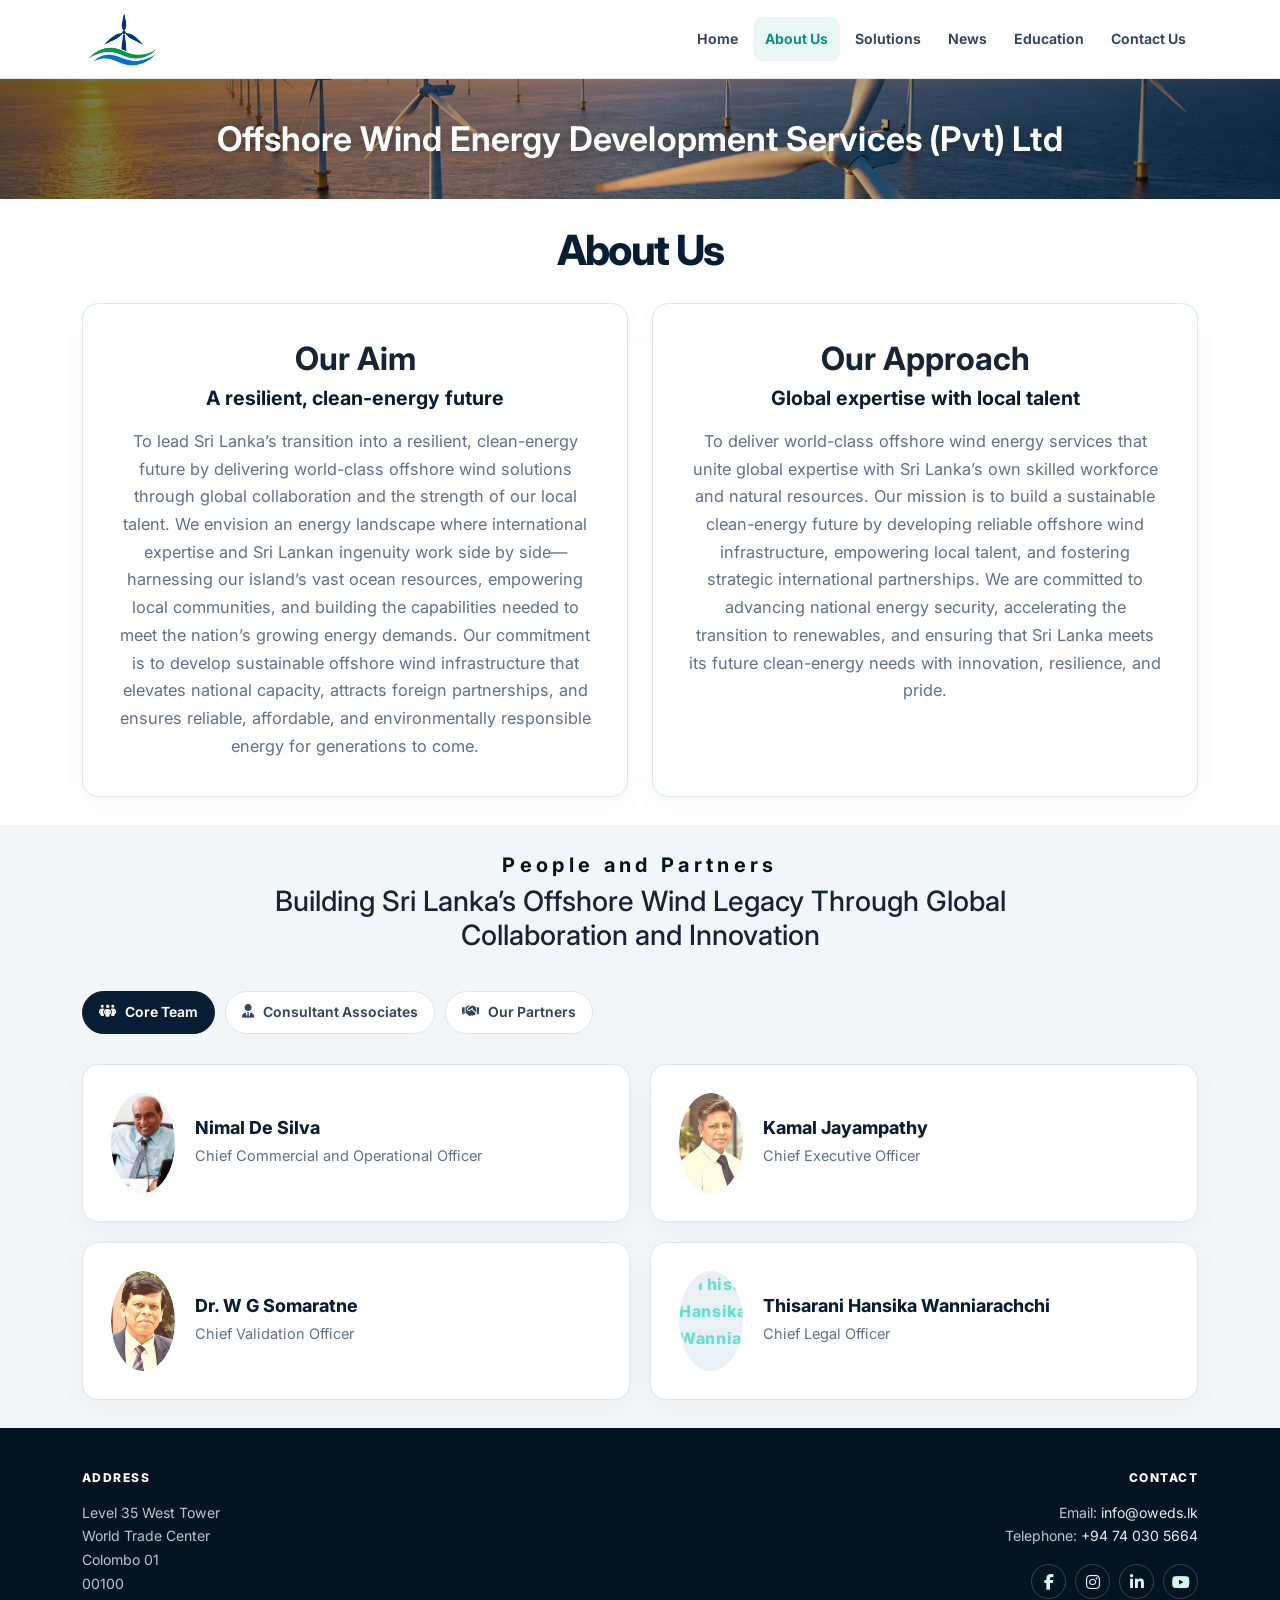
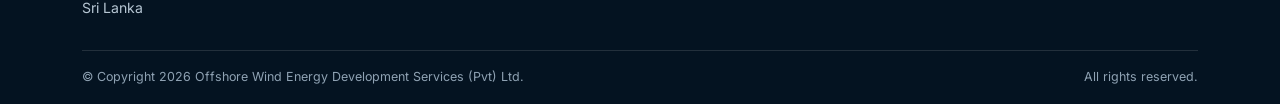
==== about.html @ 9ad347c6 "Add files via upload" ====
<!doctype html>
<html lang="en">
  <head>
    <meta charset="utf-8">
    <meta name="viewport" content="width=device-width, initial-scale=1">
    <title>
      About Us | Offshore Wind Energy Development Services
    </title>
    <meta name="description" content="Learn about the aim and approach of Offshore Wind Energy Development Services (Pvt) Ltd and its vision for offshore wind energy in Sri Lanka.">
    <meta name="robots" content="index, follow, max-image-preview:large">
    <link rel="canonical" href="https://oweds.lk/about.html">
    <meta name="theme-color" content="#071d34">
    <meta property="og:type" content="website">
    <meta property="og:site_name" content="OWEDS.lk">
    <meta property="og:title" content="About Us | Offshore Wind Energy Development Services">
    <meta property="og:description" content="Learn about the aim and approach of Offshore Wind Energy Development Services (Pvt) Ltd and its vision for offshore wind energy in Sri Lanka.">
    <meta property="og:url" content="https://oweds.lk/about.html">
    <meta property="og:image" content="https://oweds.lk/assets/images/hero-bg.png">
    <meta name="twitter:card" content="summary_large_image">
    <meta name="twitter:title" content="About Us | Offshore Wind Energy Development Services">
    <meta name="twitter:description" content="Learn about the aim and approach of Offshore Wind Energy Development Services (Pvt) Ltd and its vision for offshore wind energy in Sri Lanka.">
    <link rel="icon" type="image/svg+xml" href="assets/images/favicon.ico">
    <link rel="preload" as="image" href="assets/images/hero-bg.png">
    <link rel="preconnect" href="https://fonts.googleapis.com">
    <link rel="preconnect" href="https://fonts.gstatic.com" crossorigin>
    <link href="https://fonts.googleapis.com/css2?family=Inter:wght@100..900&display=swap" rel="stylesheet">
    <link href="https://cdn.jsdelivr.net/npm/bootstrap@5.3.3/dist/css/bootstrap.min.css" rel="stylesheet" integrity="sha384-QWTKZyjpPEjISv5WaRU9OFeRpok6YctnYmDr5pNlyT2bRjXh0JMhjY6hW+ALEwIH" crossorigin="anonymous">
    <link href="https://cdnjs.cloudflare.com/ajax/libs/font-awesome/6.7.2/css/all.min.css" rel="stylesheet" referrerpolicy="no-referrer">
    <link href="assets/css/style.css" rel="stylesheet">
    <script type="application/ld+json">
      {
  "@context": "https://schema.org",
  "@type": "Organization",
  "@id": "https://oweds.lk/#organization",
  "name": "Offshore Wind Energy Development Services (Pvt) Ltd",
  "url": "https://oweds.lk/",
  "email": "info@oweds.lk",
  "telephone": "+94 74 030 5664"
}
    </script>
  </head>
  <body>
    <a class="visually-hidden-focusable position-absolute top-0 start-0 bg-white p-3" href="#main-content">
      Skip to content
    </a>
    <header class="site-nav">
      <div class="site-nav__inner container">
        <a class="brand-lockup" href="index.html" aria-label="OWEDS home">
          <img class="brand-logo" src="assets/images/oweds-logo.png" alt="Offshore Wind Energy Development Services (Pvt) Ltd" onerror="this.hidden=true; this.nextElementSibling.hidden=false;">
          
        </a>
        <nav class="primary-navigation" aria-label="Main navigation">
          <a class="nav-link" href="index.html">
            Home
          </a>
          <a class="nav-link active" href="about.html" aria-current="page">
            About Us
          </a>
          <a class="nav-link" href="solutions.html">
            Solutions
          </a>
          <a class="nav-link" href="news.html">
            News
          </a>
          <a class="nav-link" href="education.html">
            Education
          </a>
          <a class="nav-link" href="contact.html">
            Contact Us
          </a>
        </nav>
      </div>
    </header>
    <div class="site-banner" role="banner" aria-label="Company name">
      <p class="site-banner__title">
        Offshore Wind Energy Development Services (Pvt) Ltd
      </p>
    </div>
    <main id="main-content">
      
      <section class="section">
        <div class="container">
          <h1 class="section-page-title">
            <center>About Us</center>
          </h1>
          <div class="row g-4 align-items-stretch">
            <div class="col-lg-6">
              <article class="surface-card">
                
                  <h2> <center> <strong>Our Aim </strong></center></h2>
              
                <h3 class="h3 fw-bold mb-3" align="center">
                  A resilient, clean-energy future
                </h3>
                <div class="prose">
                  <p>
                    To lead Sri Lanka’s transition into a resilient, clean-energy future by delivering world-class offshore wind solutions through global collaboration and the strength of our local talent. We envision an energy landscape where international expertise and Sri Lankan ingenuity work side by side—harnessing our island’s vast ocean resources, empowering local communities, and building the capabilities needed to meet the nation’s growing energy demands. Our commitment is to develop sustainable offshore wind infrastructure that elevates national capacity, attracts foreign partnerships, and ensures reliable, affordable, and environmentally responsible energy for generations to come.
                  </p>
                </div>
              </article>
            </div>
            <div class="col-lg-6">
              <article class="surface-card">
                <h2> <center> <strong>Our Approach</strong></center></h2>
                
                <h3 class="h3 fw-bold mb-3" align="center">
                  Global expertise with local talent
                </h3>
                <div class="prose">
                  <p>
                    To deliver world-class offshore wind energy services that unite global expertise with Sri Lanka’s own skilled workforce and natural resources. Our mission is to build a sustainable clean-energy future by developing reliable offshore wind infrastructure, empowering local talent, and fostering strategic international partnerships. We are committed to advancing national energy security, accelerating the transition to renewables, and ensuring that Sri Lanka meets its future clean-energy needs with innovation, resilience, and pride.
                  </p>
                </div>
              </article>
            </div>
          </div>
        </div>
      </section>
      <section class="section section--soft">
        <div class="container">
          <div class="section-heading centered">
            <span class="eyebrow">
             <h5><strong>People and Partners</strong></h5> 
            </span>
            <h3 class="section-title">
              Building Sri Lanka’s Offshore Wind Legacy Through Global Collaboration and Innovation
            </h3>
            
          </div>
          <center>
          <div class="page-tabs" role="tablist" aria-label="About Us sections">
            <button class="active" type="button" role="tab" id="about-tab-core-team" aria-selected="true" aria-controls="core-team" data-tab-target="core-team">
              <i class="fa-solid fa-people-group" aria-hidden="true">
              </i>
              Core Team
            </button>
            <button type="button" role="tab" id="about-tab-consultants" aria-selected="false" aria-controls="consultants" data-tab-target="consultants">
              <i class="fa-solid fa-user-tie" aria-hidden="true">
              </i>
              Consultant Associates
            </button>
            <button type="button" role="tab" id="about-tab-partners" aria-selected="false" aria-controls="our-partners" data-tab-target="our-partners">
              <i class="fa-solid fa-handshake" aria-hidden="true">
              </i>
              Our Partners
            </button>
          </div>
          </center>

<div class="tab-panel" id="core-team" role="tabpanel" aria-labelledby="about-tab-core-team" tabindex="0">
  <div class="team-grid">

    <article class="team-card">
      <div class="team-avatar">
        <img src="./assets/images/team/nimal-de-silva.jpeg" alt="Nimal De Silva" loading="lazy">
      </div>
      <div>
        <h3>Nimal De Silva</h3>
        <p>Chief Commercial and Operational Officer</p>
      </div>
    </article>

    <article class="team-card">
      <div class="team-avatar">
        <img src="./assets/images/team/kamal-jayampathy.jpeg" alt="Kamal Jayampathy" loading="lazy">
      </div>
      <div>
        <h3>Kamal Jayampathy</h3>
        <p>Chief Executive Officer</p>
      </div>
    </article>

    <article class="team-card">
      <div class="team-avatar">
        <img src="./assets/images/team/w-g-somaratne.jpeg" alt="Dr. W G Somaratne" loading="lazy">
      </div>
      <div>
        <h3>Dr. W G Somaratne</h3>
        <p>Chief Validation Officer</p>
      </div>
    </article>

    <article class="team-card">
      <div class="team-avatar">
        <img src="assets/images/team/thisarani-wanniarachchi.jpeg" alt="Thisarani Hansika Wanniarachchi" loading="lazy">
      </div>
      <div>
        <h3>Thisarani Hansika Wanniarachchi</h3>
        <p>Chief Legal Officer</p>
      </div>
    </article>

  </div>
</div>


          <div class="tab-panel" id="consultants" role="tabpanel"
     aria-labelledby="about-tab-consultants" tabindex="0" hidden>

  <div class="consultant-content">
    <header class="consultant-database-header">
    <center><h2>Consultants Associates Database</h2></center>
  </header>

    <!-- Recruitment information -->
    <section class="consultant-recruitment">

  <center>
  <header class="consultant-header">
    <h3>Join the Experts Powering Sri Lanka's First Offshore Wind Energy Project</h3>
    <h5>
      Since a Freelance Consultant Contribute to the Future of Renewable Energy in Sri
      Lanka.
    </h5>
  </header>
  </center>

  <div class="consultant-intro">
    <p>
      <strong>Offshore Wind Energy Development Services (OWEDS)</strong> is pleased to invite
      expressions of interest from qualified professionals who wish to contribute to
      <strong>Sri Lanka's First Offshore Wind Energy Project</strong>.
    </p>

    <p>
      As offshore wind energy emerges as a key component of the global clean energy
      transition, Sri Lanka has a unique opportunity to harness its vast offshore wind
      resources to strengthen energy security, drive sustainable economic growth, and
      support national decarbonisation goals.
    </p>

    <p>
      To support this pioneering initiative, OWEDS is expanding its network of freelance
      consultants and subject matter experts from Sri Lanka and around the world.
    </p>
  </div>

  <section class="consultant-content-section">
    <h3>Who We Are Looking For</h3>

    <p>
      We welcome applications from professionals and academics with expertise in areas
      including, but not limited to:
    </p>

    <div class="consultant-expertise-grid">
      <div>Offshore Wind Development</div>
      <div>Renewable Energy Systems</div>
      <div>Electrical and Power Engineering</div>
      <div>Marine and Civil Engineering</div>
      <div>Environmental and Social Impact Assessment</div>
      <div>GIS and Spatial Planning</div>
      <div>Maritime and Port Operations</div>
      <div>Project Management</div>
      <div>Energy Policy and Regulation</div>
      <div>Finance and Investment</div>
      <div>Research and Innovation</div>
      <div>Climate and Sustainability</div>
    </div>
  </section>

  <section class="consultant-content-section">
    <h3>Why Join OWEDS?</h3>

    <p>By joining our consultant network, you will have the opportunity to:</p>

    <div class="consultant-benefits-grid">
      <div class="consultant-benefit-card">
        <span class="consultant-benefit-mark" aria-hidden="true">✓</span>
        <p>Register in our database as a Freelance Consultant</p>
      </div>

      <div class="consultant-benefit-card">
        <span class="consultant-benefit-mark" aria-hidden="true">✓</span>
        <p>Your LinkedIn profile will be linked from our web page for client’s access</p>
      </div>

      <div class="consultant-benefit-card">
        <span class="consultant-benefit-mark" aria-hidden="true">✓</span>
        <p>Contribute to a landmark national renewable energy initiative.</p>
      </div>

      <div class="consultant-benefit-card">
        <span class="consultant-benefit-mark" aria-hidden="true">✓</span>
        <p>Collaborate with local and international industry experts.</p>
      </div>

      <div class="consultant-benefit-card">
        <span class="consultant-benefit-mark" aria-hidden="true">✓</span>
        <p>
          Support the advancement of offshore wind knowledge and capacity building in Sri
          Lanka.
        </p>
      </div>

      <div class="consultant-benefit-card">
        <span class="consultant-benefit-mark" aria-hidden="true">✓</span>
        <p>
          Participate in multidisciplinary projects that help shape the country's clean
          energy future.
        </p>
      </div>
    </div>
  </section>

  <section class="consultant-content-section consultant-application">
    <div class="consultant-application-intro">
      <h3>How to Apply</h3>

      <p>
        Interested candidates are invited to send an email to
        <a href="mailto:admin@oweds.lk">admin@oweds.lk</a> with the following information:
      </p>
    </div>

    <ul class="consultant-application-grid">
      <li>Full Name</li>
      <li>Profession</li>
      <li>Academic Achievements</li>
      <li>LinkedIn Profile Link</li>
      <li>WhatsApp Number</li>
      <li>Email Address</li>
      <li>Country of Residence</li>
      <li>Areas of Expertise</li>
    </ul>
  </section>

  <section class="consultant-closing">
    <h3>Shape the Future with Us</h3>

    <p>
      Sri Lanka's offshore wind journey is just beginning. Through innovation, collaboration,
      and expertise, we can unlock the potential of offshore wind energy and contribute to a
      more sustainable future for generations to come.
    </p>
    
    <br>

    <div class="consultant-closing-signature">
      <h3>Offshore Wind Energy Development Services (OWEDS)</h3>
      <p><em>Supporting the development of Sri Lanka's offshore wind future.</em></p>
    </div>
  </section>

</section>


    <!-- Consultant profiles -->
    <section class="consultant-profiles">
      <div class="consultant-section-heading">
        <!--<h3>Meet Our Consultant Associates</h3>
        
        <p>
          Meet the professionals contributing their expertise to offshore wind
          energy development.
        </p>-->
      </div>

      <div class="consultant-profile-grid">

        <!-- Consultant card: duplicate for additional consultants -->
        <a class="consultant-profile-card"
           href="https://www.linkedin.com/"
           target="_blank"
           rel="noopener noreferrer"
           aria-label="View Consultant Name's LinkedIn profile">

          <span class="consultant-profile-image">
            <img
              src="assets/images/consultants/consultant-name.jpg"
              alt="Consultant Name"
              loading="lazy">
          </span>

          <span class="consultant-profile-info">
            <span class="consultant-profile-name">Consultant Name</span>

            <span class="consultant-profile-role">
              Professional Title / Specialisation
            </span>

            <span class="consultant-profile-bio">
              Add the consultant's approved professional biography and relevant
              experience here.
            </span>

            <!--<span class="consultant-card-action">
              <i class="fa-brands fa-linkedin" aria-hidden="true"></i>
              View LinkedIn Profile
              <span aria-hidden="true">&rarr;</span>
            </span>-->
          </span>
        </a>
        <a class="consultant-profile-card"
           href="https://www.linkedin.com/"
           target="_blank"
           rel="noopener noreferrer"
           aria-label="View Consultant Name's LinkedIn profile">

          <span class="consultant-profile-image">
            <img
              src="assets/images/consultants/consultant-name.jpg"
              alt="Consultant Name"
              loading="lazy">
          </span>

          <span class="consultant-profile-info">
            <span class="consultant-profile-name">Consultant Name</span>

            <span class="consultant-profile-role">
              Professional Title / Specialisation
            </span>

            <span class="consultant-profile-bio">
              Add the consultant's approved professional biography and relevant
              experience here.
            </span>
          </span>
        </a>

      </div>
    </section>

  </div>
</div>
          <div class="tab-panel"
     id="our-partners"
     role="tabpanel"
     aria-labelledby="about-tab-partners"
     tabindex="0"
     hidden>

  <div class="consultant-content">

    <header class="consultant-database-header">
      <h2>Development Services Database</h2>
    </header>

    <section class="consultant-recruitment">

      <header class="consultant-header">
        <h2>Invitation for Registration of Offshore Wind Energy Supply Chain Partners</h2>
      </header>

      <div class="consultant-intro">
        <p>
          We invite local and international companies with proven expertise in the offshore wind
          energy sector to register their interest in partnering with Sri Lanka's First Offshore Wind
          Project and contribute to this landmark national initiative.
        </p>

        <p>We welcome registrations from organisations engaged in:</p>
      </div>

      <section class="consultant-content-section">

        <div class="consultant-expertise-grid">

          <div>Offshore wind energy development and engineering design</div>

          <div>Construction and EPC services</div>

          <div>Fabrication and manufacturing</div>

          <div>Marine transportation and logistics</div>

          <div>Offshore installation and heavy lift operations</div>

          <div>Testing and commissioning services</div>

          <div>
            Jacket, topside, foundation, and monopile design, fabrication,
            transportation, and installation
          </div>

          <div>High-voltage electrical cable manufacturing</div>

          <div>High-voltage electrical cable transportation and logistics</div>

          <div>High-voltage subsea and land cable laying services</div>

          <div>High-voltage electrical switchgear design and engineering</div>

          <div>High-voltage electrical switchgear manufacturing and supply</div>

          <div>Associated offshore wind supply chain and specialist service providers</div>

        </div>

      </section>

      <div class="consultant-intro">
        <p>
          This transformative project represents a significant opportunity to participate in the
          development of Sri Lanka's offshore renewable energy industry and establish a
          sustainable foundation for long-term economic growth.
        </p>

        <p>
          We encourage qualified local and foreign companies to register with us and join a global
          network of industry leaders committed to delivering the infrastructure, technology, and
          expertise required to successfully implement this mammoth project.
        </p>

        <p>
          Together, we can accelerate Sri Lanka's journey towards energy independence,
          strengthen national energy security, create new industrial opportunities, and pave the
          way for a prosperous and sustainable future.
        </p>
      </div>

      <section class="consultant-application">
        <div class="consultant-application-intro">
          <h3>Register your interest today and become part of Sri Lanka's offshore wind energy transformation by contacting us at:</h3>

          <p>
            Email:
            <a href="mailto:admin@oweds.lk">admin@oweds.lk</a>
          </p>
        </div>
      </section>

    </section>

  </div>
</div>
      </section>
    </main>
    <footer class="site-footer">
      <div class="container">
        <div class="footer-main">
          <div class="footer-contact">
            <span class="footer-heading">
              Address
            </span>
            <p>
              Level 35 West Tower
              <br>
              World Trade Center
              <br>
              Colombo 01
              <br>
              00100
              <br>
              Sri Lanka
            </p>
          </div>
          <div class="footer-contact footer-contact--right">
            <span class="footer-heading">
              Contact
            </span>
            <p>
              Email:
              <a href="mailto:info@oweds.lk">
                info@oweds.lk
              </a>
              <br>
              Telephone:
              <a href="tel:+94740305664">
                +94 74 030 5664
              </a>
            </p>
            <div class="social-links" aria-label="Social media links">
              <a href="https://www.facebook.com/" target="_blank" rel="noopener noreferrer" aria-label="Facebook">
                <i class="fa-brands fa-facebook-f">
                </i>
              </a>
              <a href="https://www.instagram.com/" target="_blank" rel="noopener noreferrer" aria-label="Instagram">
                <i class="fa-brands fa-instagram">
                </i>
              </a>
              <a href="https://www.linkedin.com/company/" target="_blank" rel="noopener noreferrer" aria-label="LinkedIn">
                <i class="fa-brands fa-linkedin-in">
                </i>
              </a>
              <a href="https://www.youtube.com/" target="_blank" rel="noopener noreferrer" aria-label="YouTube">
                <i class="fa-brands fa-youtube">
                </i>
              </a>
            </div>
          </div>
        </div>
        <div class="footer-bottom">
          <span>
            © Copyright 2026 Offshore Wind Energy Development Services (Pvt) Ltd.
          </span>
          <span class="footer-bottom__rights">
            All rights reserved.
          </span>
        </div>
      </div>
    </footer>
    <script src="assets/js/main.js" defer>
    </script>
  </body>
</html>
---- assets/css/style.css ----
:root {
  --navy: #071d34;
  --navy-dark: #041321;
  --navy-mid: #12395f;
  --teal: #00a88f;
  --teal-bright: #65e0cd;
  --teal-hover: #008f7a;
  --ink: #172337;
  --muted: #607086;
  --pale: #f2f6f8;
  --white: #ffffff;
  --line: #dce5eb;
  --shadow: 0 18px 48px rgba(7, 29, 52, .10);
  --radius: 16px;
  --container: 1200px;
}

*, *::before, *::after { box-sizing: border-box; }
html { scroll-behavior: smooth; scroll-padding-top: 90px; }
body {
  margin: 0;
  font-family: Inter, -apple-system, BlinkMacSystemFont, "Segoe UI", Arial, sans-serif;
  color: var(--ink);
  background: var(--white);
  line-height: 1.7;
  -webkit-font-smoothing: antialiased;
}
img { max-width: 100%; height: auto; }
a { color: inherit; }
.container { width: min(calc(100% - 40px), var(--container)); margin-inline: auto; }

/* Shared company banner: one centered line on every page. */
.site-banner {
  min-height: 120px;
  display: flex;
  align-items: center;
  justify-content: center;
  overflow: hidden;
  padding: 0 10px;
  color: #fff;
  text-align: center;
  background-color: var(--navy);
  background-image: linear-gradient(90deg, rgba(4,19,33,.60), rgba(7,29,52,.16), rgba(4,19,33,.60)), url("../images/hero-bg.png");
  background-position: center 47%;
  background-repeat: no-repeat;
  background-size: cover;
}
.site-banner__title {
  max-width: 100%;
  margin: 0;
  color: #fff;
  font-size: 34px;
  font-weight: 650;
  letter-spacing: .005em;
  line-height: 1.15;
  white-space: nowrap;
  text-shadow: 0 2px 12px rgba(0,0,0,.3);
}

/* Navigation: visible links on all screen sizes; no dropdown or hamburger menu. */
.site-nav {
  position: relative;
  z-index: 1000;
  background: rgba(255,255,255,.98);
  border-bottom: 1px solid rgba(220,229,235,.9);
  box-shadow: 0 6px 22px rgba(7,29,52,.045);
}
.site-nav__inner {
  min-height: 78px;
  display: flex;
  align-items: center;
  justify-content: space-between;
  gap: 24px;
}
.brand-lockup { display: inline-flex; align-items: center; flex: 0 1 auto; min-width: 0; text-decoration: none; }
.brand-logo { display: block; width: auto; height: 56px; max-width: 250px; object-fit: contain; object-position: left center; }
.brand-fallback { display: inline-flex; align-items: center; gap: 11px; }
.brand-fallback[hidden] { display: none !important; }
.brand-mark {
  width: 46px; height: 46px; flex: 0 0 46px;
  display: inline-grid; place-items: center;
  border-radius: 13px; color: var(--teal-bright);
  background: linear-gradient(145deg, var(--navy), #0d3455);
  box-shadow: 0 8px 18px rgba(7,29,52,.15);
  font-size: 1.35rem;
}
.brand-fallback__text { display: block; }
.brand-name { display: block; font-size: 1.12rem; font-weight: 800; letter-spacing: .07em; line-height: 1.15; color: var(--navy); }
.brand-caption { display: block; margin-top: 4px; font-size: .59rem; letter-spacing: .11em; font-weight: 700; color: #708096; line-height: 1.25; }
.primary-navigation { display: flex; align-items: center; justify-content: flex-end; flex-wrap: wrap; gap: 3px; }
.primary-navigation .nav-link {
  position: relative;
  display: inline-flex; align-items: center;
  color: #344359; font-weight: 650; font-size: .88rem;
  padding: 10px 12px; border-radius: 9px; text-decoration: none; white-space: nowrap;
  transition: color .2s ease, background .2s ease;
}
.primary-navigation .nav-link:hover, .primary-navigation .nav-link:focus-visible, .primary-navigation .nav-link.active {
  color: var(--teal-hover); background: #eaf8f5;
}
.primary-navigation .nav-link:focus-visible { outline: 2px solid var(--teal); outline-offset: 2px; }
/* Page banners */
.page-hero {
  isolation: isolate;
  position: relative;
  overflow: hidden;
  padding: clamp(56px, 8vw, 96px) 0;
  color: var(--white);
  background: var(--navy) url("../images/hero-bg.png") center 46% / cover no-repeat;
}
.page-hero::before { content: ""; position: absolute; inset: 0; z-index: -1; background: linear-gradient(100deg, rgba(4,19,33,.93), rgba(7,29,52,.78) 56%, rgba(7,29,52,.54)); }
.page-hero .eyebrow { color: #041321; }
.eyebrow { text-align: center; gap: 1px; margin-bottom: 16px; color: #041321; letter-spacing: 0.1em; font-size: 2.7rem; font-weight: 800; }
.eyebrow::before { content: ""; width: 28px; height: 2px; background: currentColor; }
.page-hero h1 { max-width: 900px; margin: 0; color: #fff; font-size: clamp(2.1rem, 4.7vw, 4rem); line-height: 1.08; letter-spacing: -.045em; font-weight: 750; }
.page-hero p { max-width: 780px; margin: 20px 0 0; color: #d9e4ed; font-size: clamp(1rem, 1.3vw, 1.13rem); }
.breadcrumbs { display: flex; flex-wrap: wrap; gap: 9px; align-items: center; margin-top: 25px; color: #c2d3df; font-size: .82rem; }
.breadcrumbs a { color: #dffaf5; text-decoration: none; }
.breadcrumbs a:hover { text-decoration: underline; }

/* Home hero: reuses the existing branded offshore-wind background image. */
.home-hero {
  position: relative;
  isolation: isolate;
  overflow: hidden;
  color: var(--white);
  background-color: var(--navy-dark);
  background-image:
    linear-gradient(90deg, rgba(4, 19, 33, .97) 0%, rgba(4, 19, 33, .90) 35%, rgba(7, 29, 52, .68) 63%, rgba(7, 29, 52, .42) 100%),
    url("../images/hero-bg1.png");
  background-position: center;
  background-repeat: no-repeat;
  background-size: cover,auto;
}
.home-hero::after {
  content: "";
  position: absolute;
  z-index: -1;
  inset: auto 0 0;
  height: 5px;
  background: linear-gradient(90deg, var(--teal), rgba(172, 197, 193, 0.12) 72%, transparent);
}
.home-hero__inner {
  min-height: clamp(430px, 47vw, 590px);
  display: flex;
  align-items: center;
  padding-block: clamp(58px, 7vw, 92px);
}
.home-hero__content {
  width: min(100%, 800px);
  position: relative;
}
.home-hero .eyebrow {
  color: var(--teal-bright);
  margin-bottom: 22px;
}
.home-hero h1 {
  max-width: 1000px;
  margin: 0;
  color: #fff;
  font-size: clamp(3.25rem, 5.7vw, 4.1rem);
  line-height: 1.04;
  letter-spacing: -.052em;
  font-weight: 800;
  text-wrap: balance;
}
.home-hero__content > p {
  max-width: 660px;
  margin: 24px 0 0;
  color: #d5e2ec;
  font-size: clamp(1rem, 1.45vw, 1.16rem);
  line-height: 1.8;
}
.home-hero__actions {
  display: flex;
  flex-wrap: wrap;
  align-items: center;
  gap: 14px 24px;
  margin-top: 30px;
}
.home-hero__actions .btn-oweds { min-height: 54px; padding-inline: 24px; }
.home-hero__secondary {
  display: inline-flex;
  align-items: center;
  gap: 10px;
  padding: 12px 0;
  color: #fff;
  font-size: .96rem;
  font-weight: 700;
  text-decoration: none;
  transition: color .2s ease;
}
.home-hero__secondary:hover { color: var(--teal-bright); }
.home-hero__secondary:focus-visible,
.home-hero__scroll:focus-visible { outline: 3px solid var(--teal-bright); outline-offset: 4px; border-radius: 4px; }
.home-hero__footnote {
  display: flex;
  align-items: center;
  gap: 10px;
  margin-top: 34px;
  color: #aebfce;
  font-size: .81rem;
  letter-spacing: .015em;
}
.home-hero__pulse {
  width: 8px;
  height: 8px;
  flex: 0 0 8px;
  border-radius: 50%;
  background: var(--teal-bright);
  box-shadow: 0 0 0 5px rgba(101, 224, 205, .12);
}
.home-hero__scroll {
  position: absolute;
  right: max(22px, calc((100vw - var(--container)) / 2));
  bottom: 24px;
  display: inline-flex;
  align-items: center;
  gap: 12px;
  color: #d4e4ec;
  font-size: .78rem;
  text-decoration: none;
}
.home-hero__scroll:hover { color: var(--teal-bright); }
.home-hero__scroll i { color: var(--teal-bright); }

/* Common content styles */
.section { padding: clamp(12px, 4vw, 28px) 0; }
.section--soft { background: var(--pale); }
.section--navy { color: #fff; background: linear-gradient(135deg, var(--navy-dark), var(--navy)); }
.section-heading { max-width: 830px; margin-bottom: 38px; }
.section-heading.centered { text-align: center; margin-inline: auto; }
.section-heading h2 { margin: 0 0 17px; color: var(--navy); font-size: clamp(1.8rem, 3.2vw, 2.85rem); font-weight: 750; letter-spacing: -.04em; line-height: 1.15; }
.section-heading p { margin: 0; color: var(--muted); font-size: 1.02rem; }
.section--navy .section-heading h2 { color: #fff; }
.section--navy .section-heading p { color: #c4d0dc; }
.prose { color: var(--muted); font-size: 1.02rem; }
.prose p { margin-bottom: 20px; text-align: center; }
.prose p:last-child { margin-bottom: 0; }
.surface-card { height: 100%; padding: clamp(24px, 3vw, 36px); background: #fff; border: 1px solid var(--line); border-radius: var(--radius); box-shadow: 0 10px 28px rgba(7,29,52,.035); }
.surface-card h3 { margin: 0 0 12px; color: var(--navy); font-weight: 750; font-size: 1.23rem; line-height: 1.3; }
.surface-card p { color: var(--muted); margin: 0; }
.icon-tile { display: inline-grid; place-items: center; width: 50px; height: 50px; margin-bottom: 20px; border-radius: 14px; background: #e8f7f3; color: var(--teal-hover); font-size: 1.2rem; }

/* Home */
.home-intro { display: grid; grid-template-columns: minmax(0, 1.2fr) minmax(280px, .8fr); gap: clamp(32px, 5vw, 72px); align-items: start; }
.home-intro .section-heading { margin-bottom: 24px; }
.home-intro .section-heading h2 { font-size: clamp(1.9rem, 3.1vw, 2.75rem); }
.home-lede { color: var(--muted); font-size: 1.06rem; line-height: 1.9; }
.home-feature {
  padding: clamp(25px, 3.6vw, 40px); border-radius: 20px;
  color: #fff; background: linear-gradient(145deg, var(--navy), #124366);
  box-shadow: 0 22px 50px rgba(7,29,52,.18); position: relative; overflow: hidden;
}
.home-feature::after { content: ""; width: 220px; height: 220px; border: 1px solid rgba(101,224,205,.19); border-radius: 50%; position: absolute; right: -95px; top: -90px; box-shadow: 0 0 0 28px rgba(101,224,205,.04), 0 0 0 58px rgba(101,224,205,.025); }
.home-feature .feature-label { display: block; margin-bottom: 14px; color: var(--teal-bright); text-transform: uppercase; letter-spacing: .15em; font-size: .7rem; font-weight: 800; }
.home-feature h3 { position: relative; z-index: 1; margin: 0 0 12px; color: #fff; font-size: 1.45rem; line-height: 1.25; }
.home-feature p { position: relative; z-index: 1; margin: 0; color: #c4d6e3; }
.benefits-grid { display: grid; grid-template-columns: repeat(3, minmax(0, 1fr)); gap: 17px; margin-top: 24px; }
.benefit-card { display: flex; gap: 16px; align-items: flex-start; min-height: 140px; padding: 22px; border: 1px solid var(--line); background: white; border-radius: 15px; transition: transform .2s, box-shadow .2s, border-color .2s; }
.benefit-card:hover { transform: translateY(-4px); box-shadow: var(--shadow); border-color: rgba(0,168,143,.45); }
.benefit-icon { width: 40px; height: 40px; flex: 0 0 40px; display: grid; place-items: center; background: #e6f7f3; color: var(--teal-hover); border-radius: 12px; }
.benefit-card p { margin: 2px 0 0; color: #35465b; line-height: 1.55; font-size: .94rem; font-weight: 650; }

/* Team, content lists, metrics */
.team-grid { display: grid; grid-template-columns: repeat(2, minmax(0, 1fr)); gap: 20px; }
.team-card { display: flex; align-items: center; gap: 20px; padding: 28px; border: 1px solid var(--line); background: #fff; border-radius: 16px; box-shadow: 0 8px 26px rgba(7,29,52,.035); }
.team-avatar { width: 64px; height: 64px; flex: 0 0 64px; display: grid; place-items: center; border-radius: 50%; color: var(--teal-bright); background: linear-gradient(145deg,var(--navy),var(--navy-mid)); font-size: 1rem; font-weight: 800; letter-spacing: .04em; }
.team-card h3 { margin: 0 0 5px; color: var(--navy); font-size: 1.12rem; font-weight: 750; }
.team-card p { margin: 0; color: var(--muted); font-size: .91rem; }
.page-tabs { display: flex; flex-wrap: wrap; gap: 10px; margin: 0 0 30px; position:relative;}
.page-tabs a, .page-tabs button {
  appearance: none; display: inline-flex; align-items: center; justify-content: center; gap: 9px;
  padding: 11px 16px; border: 1px solid var(--line); border-radius: 999px; background: #fff;
  color: #33465a; text-decoration: none; font: inherit; font-size: .87rem; font-weight: 650;
  line-height: 1.4; text-align: center; cursor: pointer; transition: color .2s ease, background .2s ease, border-color .2s ease;
}
.page-tabs a:hover, .page-tabs a.active, .page-tabs button:hover, .page-tabs button.active,
.page-tabs button[aria-selected="true"] { background: var(--navy); border-color: var(--navy); color: #fff; }
.page-tabs button:focus-visible { outline: 3px solid rgba(0,168,143,.35); outline-offset: 3px; }
.tab-panel[hidden] { display: none !important; }
.tab-panel { min-width: 0; }

.placeholder-panel { padding: clamp(32px, 5vw, 60px); text-align: center; background: #fff; border: 1px dashed #b5c8d1; border-radius: 18px; }
.placeholder-panel .icon-tile { margin-bottom: 17px; }
.placeholder-panel h2 { margin: 0 0 12px; color: var(--navy); font-size: 1.6rem; }
.placeholder-panel p { max-width: 650px; margin: 0 auto; color: var(--muted); }
.metrics-grid { display: grid; grid-template-columns: repeat(3, minmax(0, 1fr)); gap: 18px; margin: 34px 0; }
.metric { padding: 27px; border: 1px solid var(--line); border-radius: 15px; background: #fff; }
.metric strong { display: block; color: var(--teal-hover); font-size: clamp(2rem,4vw,3rem); line-height: 1.1; letter-spacing: -.045em; }
.metric span { display: block; margin-top: 10px; color: #4c5d70; font-weight: 650; font-size: .91rem; }
.content-list { padding-left: 1.25rem; color: var(--muted); }
.content-list li { margin-bottom: 11px; padding-left: 5px; }
.content-list li::marker { color: var(--teal); }
.callout { padding: 26px 30px; margin: 28px 0; border-left: 4px solid var(--teal); border-radius: 0 14px 14px 0; background: #edf9f6; color: #284b4b; }
.callout p { margin: 0; }

/* News */
.news-layout { display: grid; grid-template-columns: minmax(0, 1fr) 290px; gap: 30px; align-items: start; }
.news-article { padding: clamp(25px, 4vw, 46px); background: #fff; border: 1px solid var(--line); border-radius: 18px; box-shadow: 0 12px 35px rgba(7,29,52,.04); }
.news-article h2 { margin: 0 0 13px; font-size: clamp(1.7rem, 2.7vw, 2rem); line-height: 1.2; color: var(--navy); letter-spacing: -.035em; }
.news-date { display: inline-flex; align-items: center; gap: 9px; margin-bottom: 28px; color: #071d34; font-size: .86rem; font-weight: 750; }
.news-article p { color: #526276; margin: 0 0 20px; }
.news-article p:last-child { margin-bottom: 0; }
.news-sidebar { padding: 28px; color: #fff; background: var(--navy); border-radius: 17px; }
.news-sidebar h3 { color: #fff; margin: 0 0 12px; font-size: 1.15rem; }
.news-sidebar p { margin: 0; color: #c6d5e0; font-size: .93rem; }

/* Contact form */
.contact-layout { display: grid; grid-template-columns: minmax(0, .75fr) minmax(0, 1.25fr); gap: clamp(28px, 5vw, 70px); align-items: start; }
.contact-summary { padding: 34px; color: #fff; border-radius: 18px; background: linear-gradient(145deg, var(--navy), #104166); }
.contact-summary h2 { color: #fff; font-size: 1.55rem; margin: 0 0 14px; }
.contact-summary p { color: #cbd9e4; }
.contact-summary a { color: #a5eee2; text-decoration: none; }
.contact-summary .contact-detail { display: flex; gap: 13px; align-items: flex-start; padding-top: 18px; margin-top: 18px; border-top: 1px solid rgba(255,255,255,.13); }
.contact-summary .contact-detail i { margin-top: 5px; color: var(--teal-bright); }
.contact-form-card { padding: clamp(24px, 4vw, 42px); border-radius: 18px; border: 1px solid var(--line); background: #fff; box-shadow: var(--shadow); }
.contact-form-card h2 { margin: 0 0 8px; color: var(--navy); font-size: 1.65rem; }
.form-intro { margin: 0 0 28px; color: var(--muted); }
.form-label { display: block; margin-bottom: 8px; color: #304258; font-size: .87rem; font-weight: 700; }
.form-label .required { color: #bd3b45; }
.form-control, .form-select { min-height: 49px; border-color: #d6e0e8; border-radius: 9px; color: var(--ink); font-size: .94rem; }
textarea.form-control { min-height: 155px; resize: vertical; }
.form-control:focus, .form-select:focus { border-color: var(--teal); box-shadow: 0 0 0 .2rem rgba(0,168,143,.13); }
.form-note { margin: 16px 0 0; color: #758396; font-size: .8rem; }
.btn-oweds { display: inline-flex; align-items: center; justify-content: center; gap: 10px; padding: 13px 23px; min-height: 50px; border: 0; border-radius: 9px; color: #fff; background: var(--teal); text-decoration: none; font-weight: 750; transition: transform .2s, background .2s; }
.btn-oweds:hover { color: #fff; background: var(--teal-hover); transform: translateY(-2px); }
.btn-oweds:focus-visible { outline: 3px solid rgba(0,168,143,.28); outline-offset: 3px; }

/* Footer: right-hand details align towards right, compact vertical size. */
.site-footer { color: #d7e2eb; background: #041321; }
.footer-main { display: grid; grid-template-columns: 1fr 1fr; gap: 32px; padding: 40px 0 30px; }
.footer-contact { max-width: 450px; }
.footer-contact--right { justify-self: end; text-align: right; }
.footer-heading { display: block; margin-bottom: 12px; color: #fff; text-transform: uppercase; letter-spacing: .12em; font-size: .75rem; font-weight: 800; }
.footer-contact p { margin: 0; color: #b6c6d3; font-size: .88rem; line-height: 1.7; }
.footer-contact a { color: #d2f7f0; text-decoration: none; }
.footer-contact a:hover { color: #fff; text-decoration: underline; }
.footer-contact p a { overflow-wrap: anywhere; }
.social-links { display: flex; justify-content: flex-end; gap: 9px; margin-top: 16px; }
.social-links a { width: 35px; height: 35px; display: inline-grid; place-items: center; border: 1px solid rgba(255,255,255,.2); border-radius: 50%; color: #d2f7f0; transition: .2s; }
.social-links a:hover { background: var(--teal); border-color: var(--teal); transform: translateY(-2px); }
.footer-bottom { display: flex; justify-content: space-between; align-items: center; gap: 18px; padding: 15px 0 17px; border-top: 1px solid rgba(255,255,255,.12); color: #8fa2b3; font-size: .78rem; }
.footer-bottom__rights { text-align: right; margin-left: auto; }

/* Thank-you and accessible motion */
.thank-you-card { max-width: 760px; margin: 0 auto; padding: clamp(32px, 6vw, 68px); text-align: center; background: #fff; border: 1px solid var(--line); border-radius: 20px; box-shadow: var(--shadow); }
.thank-you-card .success-icon { width: 72px; height: 72px; display: grid; place-items: center; margin: 0 auto 24px; border-radius: 50%; color: #fff; background: var(--teal); font-size: 1.7rem; }
.thank-you-card h1 { color: var(--navy); font-size: clamp(2rem, 4vw, 3rem); }
.thank-you-card p { color: var(--muted); }
.reveal { animation: rise-in .65s both; }
@keyframes rise-in { from { opacity: 0; transform: translateY(10px); } to { opacity: 1; transform: translateY(0); } }
@media (prefers-reduced-motion: reduce) { html { scroll-behavior: auto; } *, *::before, *::after { animation-duration: .01ms !important; animation-iteration-count: 1 !important; transition-duration: .01ms !important; } }

@media (max-width: 991.98px) {
  .site-nav__inner { min-height: 72px; flex-direction: column; justify-content: center; gap: 8px; padding-block: 10px; }
  .brand-lockup { width: 100%; justify-content: center; }
  .brand-logo { height: 45px; max-width: min(230px, 80vw); object-position: center; }
  .brand-fallback { justify-content: center; }
  .brand-mark { width: 41px; height: 41px; flex-basis: 41px; }
  .brand-name { font-size: 1rem; }
  .brand-caption { font-size: .52rem; }
  .primary-navigation { gap: 2px; }
  .primary-navigation .nav-link { padding: 8px 9px; font-size: .81rem; }
  .home-intro, .contact-layout { grid-template-columns: 1fr; }
  .home-feature { max-width: none; }
  .news-layout { grid-template-columns: 1fr; }
  .news-sidebar { order: -1; }
}
@media (max-width: 767.98px) {
  .container { width: min(calc(100% - 30px), var(--container)); }
  .site-nav__inner { flex-direction: column; justify-content: center; gap: 8px; padding-block: 10px; }
  .brand-lockup { width: 100%; justify-content: center; }
  .brand-logo { height: 42px; max-width: min(230px, 80vw); object-position: center; }
  .brand-fallback { justify-content: center; }
  .primary-navigation { width: 100%; justify-content: center; flex-wrap: wrap; gap: 4px 8px; }
  .primary-navigation .nav-link { padding: 6px 9px; font-size: .79rem; }

  .site-banner { min-height: 42px; padding-inline: 5px; background-position: center; }
  .site-banner__title { font-size: clamp(10px, 3.25vw, 14px); letter-spacing: 0; }
  .brand-mark { width: 41px; height: 41px; flex-basis: 41px; }
  .brand-name { font-size: 1rem; }
  .brand-caption { font-size: .52rem; }
  .home-hero { background-image: linear-gradient(90deg, rgba(4, 19, 33, .96) 0%, rgba(4, 19, 33, .85) 70%, rgba(7, 29, 52, .68) 100%), url("../images/hero-bg.png"); background-position: center, right center; background-size: cover, auto 100%; }
  .home-hero__inner { min-height: 460px; padding-block: 52px 74px; }
  .home-hero__content { max-width: 100%; }
  .home-hero h1 { font-size: clamp(2.25rem, 9vw, 3.6rem); line-height: 1.06; }
  .home-hero__content > p { max-width: 560px; margin-top: 18px; font-size: 1rem; line-height: 1.7; }
  .home-hero__actions { gap: 12px 18px; margin-top: 24px; }
  .home-hero__footnote { max-width: 370px; align-items: flex-start; margin-top: 28px; font-size: .76rem; line-height: 1.6; }
  .home-hero__scroll { right: 16px; bottom: 16px; font-size: .72rem; }
  .page-hero { padding: 50px 0; }
  .benefits-grid { grid-template-columns: repeat(2, minmax(0,1fr)); }
  .metrics-grid { grid-template-columns: 1fr; }
  .team-grid { grid-template-columns: 1fr; }
  .footer-main { grid-template-columns: 1fr; gap: 25px; padding: 32px 0 26px; }
  .footer-contact--right { justify-self: stretch; text-align: left; }
  .social-links { justify-content: flex-start; }
  .footer-bottom { align-items: flex-start; flex-direction: column; gap: 5px; padding: 13px 0; }
  .footer-bottom__rights { margin-left: 0; text-align: left; }
}
@media (max-width: 425px) {
  .site-banner__title { font-size: 10px; }
  .home-hero__inner { min-height: 430px; padding-block: 44px 70px; }
  .home-hero .eyebrow { font-size: .64rem; letter-spacing: .12em; }
  .home-hero h1 { font-size: clamp(2rem, 10vw, 2.65rem); }
  .home-hero__actions .btn-oweds { min-height: 48px; padding: 12px 16px; font-size: .88rem; }
  .home-hero__secondary { font-size: .88rem; }
  .home-hero__scroll { gap: 7px; }
  .brand-mark { width: 35px; height: 35px; flex-basis: 35px; font-size: 1rem; }
  .brand-caption { max-width: 185px; letter-spacing: .06em; }
  .primary-navigation { column-gap: 3px; row-gap: 2px; }
  .primary-navigation .nav-link { padding: 5px 7px; font-size: .75rem; }

  .benefits-grid { grid-template-columns: 1fr; }
  .benefit-card { min-height: auto; }
  .team-card { gap: 14px; padding: 22px; }
  .team-avatar { width: 52px; height: 52px; flex-basis: 52px; }
  .page-tabs a, .page-tabs button { width: 100%; border-radius: 10px; }
  .footer-main { grid-template-columns: 1fr; gap: 25px; padding: 32px 0 26px; }
  .footer-contact--right { justify-self: stretch; text-align: center; }
  .footer-contact { justify-self: stretch; text-align: center; }
  .social-links { align-items: center; }
  .social-links { justify-content: flex-start; }
  .footer-bottom { align-items: flex-start; flex-direction: column; gap: 5px; padding: 13px 0; }
  .footer-bottom { margin-left: 0; text-align: center; }
  .footer-bottom__rights { margin-left: 0; text-align: center; }
}

/* FormSubmit honeypot: invisible to visitors and removed from keyboard navigation. */
.hp-field {
  position: absolute !important;
  width: 1px !important;
  height: 1px !important;
  overflow: hidden !important;
  clip: rect(0, 0, 0, 0) !important;
  white-space: nowrap !important;
}

/* Page titles used below the shared, consistent company banner. */
.section-heading h1,
.section-heading h2 {
  margin: 0 0 17px;
  color: var(--navy);
  font-size: clamp(1.8rem, 3.2vw, 2.85rem);
  font-weight: 750;
  letter-spacing: -.04em;
  line-height: 1.15;
}
.section-heading h1 + h2 { margin-top: 14px; font-size: clamp(1.35rem, 2.4vw, 1.9rem); }
.section-page-title {
  margin: 0 0 28px;
  color: var(--navy);
  font-size: clamp(2rem, 3.8vw, 2.6rem);
  font-weight: 750;
  letter-spacing: -.04em;
  line-height: 1.15;
}
.home-copy { max-width: 1000px; }
.home-copy h1 {
  margin: 0 0 24px;
  color: var(--navy);
  font-size: clamp(2rem, 3.6vw, 3.2rem);
  font-weight: 750;
  letter-spacing: -.04em;
  line-height: 1.12;
}
.home-copy p { max-width: 960px; margin: 0 0 20px; color: var(--muted); font-size: 1.04rem; line-height: 1.9; }
.news-single { max-width: 920px; margin-inline: auto; }
.news-article h1,
.news-article h2 {
  margin: 0 0 13px;
  font-size: clamp(1.7rem, 3vw, 2.35rem);
  line-height: 1.2;
  color: var(--navy);
  letter-spacing: -.035em;
}
.placeholder-panel h1,
.placeholder-panel h2 { margin: 0 0 12px; color: var(--navy); font-size: 1.6rem; }
.contact-form-only { max-width: 920px; margin: 0 auto; }
.contact-page-title {
  margin: 0 0 8px;
  color: var(--navy);
  font-size: clamp(1.8rem, 3.2vw, 2.4rem);
  font-weight: 750;
  letter-spacing: -.04em;
}


.team-avatar {
  width: 100px;
  height: 100px;
  flex-shrink: 0;
  overflow: hidden;
  border-radius: 50%;
  background: #eaf1f4;
}

.team-avatar img {
  display: block;
  width: 100%;
  height: 100%;
  object-fit: cover;
  object-position: center top;
  border-radius: 50%;
}

@media (max-width: 480px) {
  .team-avatar {
    width: 80px;
    height: 80px;
  }
}



/* =========================================
   ABOUT US — TAB VISIBILITY
========================================= */

.tab-panel[hidden] {
  display: none !important;
}

.tab-panel:not([hidden]) {
  display: block;
}

/* =========================================
   CONSULTANT ASSOCIATES
========================================= */

#consultants .consultant-content {
  width: 100%;
  max-width: 1100px;
  margin: 30px auto 0;
  color: #26394a;
  line-height: 1.7;
}

#consultants .consultant-database-header {
  margin: 0 0 20px;
  padding: 0 0 14px;
  border-bottom: 1px solid #dce5eb;
  text-align: center;
}

#consultants .consultant-database-header h2 {
  margin: 0;
  color: #071d34;
  font-size: clamp(1.5rem, 2.5vw, 2rem);
  font-weight: 700;
  line-height: 1.4;
}

/* Recruitment heading */

#consultants .consultant-recruitment {
  width: 100%;
  margin: 0;
  padding: 0;
  border: 0;
}

#consultants .consultant-header {
  margin: 0 0 20px;
  padding: 24px 28px;
  border-left: 4px solid #123b5a;
  border-right: 4px solid #123b5a;
  border-radius: 0 10px 10px 0;
  background: #f2f6f8;
  text-align: center;
}

#consultants .consultant-header h2,
#consultants .consultant-header h3 {
  margin: 0 0 10px;
  color: #071d34;
  font-size: clamp(1.2rem, 2.2vw, 1.8rem);
  font-weight: 700;
  line-height: 1.4;
}

#consultants .consultant-header h5 {
  margin: 0;
  color: #526779;
  font-size: 1rem;
  font-weight: 500;
  line-height: 1.65;
}

/* Paragraph spacing */

#consultants .consultant-intro {
  margin: 0 0 18px;
  padding: 0 2px;
}

#consultants .consultant-intro p {
  margin: 0 0 10px;
  color: #465c6e;
  font-size: 1rem;
  line-height: 1.7;
}

#consultants .consultant-intro p:last-child {
  margin-bottom: 0;
}

/* Section headings */

#consultants .consultant-content-section {
  margin: 22px 0;
  padding: 22px 0;
  border-top: 1px solid #dce5eb;
}

#consultants .consultant-content-section > h3,
#consultants .consultant-closing h3 {
  margin: 0 0 12px;
  color: #071d34;
  font-size: 1.4rem;
  font-weight: 700;
  line-height: 1.4;
}

#consultants .consultant-content-section > p {
  margin: 0 0 12px;
  color: #526779;
  line-height: 1.7;
}

/* Areas of expertise */

#consultants .consultant-expertise-grid {
  display: grid;
  grid-template-columns: repeat(3, minmax(0, 1fr));
  gap: 12px;
  margin-top: 20px;
}

#consultants .consultant-expertise-grid > div {
  position: relative;
  display: flex;
  align-items: center;
  min-width: 0;
  min-height: 70px;
  padding: 14px 16px 14px 30px;
  border: 1px solid #e0e8ed;
  border-top: 2px solid #8abbbd;
  border-radius: 8px;
  background: #fff;
  color: #30485b;
  font-size: 0.94rem;
  font-weight: 550;
  line-height: 1.55;
  overflow-wrap: anywhere;
  transition: border-color 180ms ease, background-color 180ms ease;
}

#consultants .consultant-expertise-grid > div::before {
  content: "";
  position: absolute;
  top: 50%;
  left: 14px;
  width: 6px;
  height: 6px;
  border-radius: 50%;
  background: #258c91;
  transform: translateY(-50%);
}

#consultants .consultant-expertise-grid > div:hover {
  border-color: #a5c8cc;
  background: #f7fafb;
}

/* Why join OWEDS */

#consultants .consultant-benefits-grid {
  display: grid;
  grid-template-columns: repeat(2, minmax(0, 1fr));
  gap: 10px;
  margin-top: 16px;
}

#consultants .consultant-benefit-card {
  display: flex;
  align-items: flex-start;
  gap: 13px;
  min-width: 0;
  padding: 15px;
  border: 1px solid #e0e8ed;
  border-radius: 9px;
  background: #fff;
}

#consultants .consultant-benefit-mark {
  display: inline-flex;
  flex: 0 0 23px;
  align-items: center;
  justify-content: center;
  width: 23px;
  height: 23px;
  border-radius: 50%;
  background: #e8f4f2;
  color: #237e78;
  font-size: 0.8rem;
  font-weight: 700;
}

#consultants .consultant-benefit-card p {
  margin: 0;
  color: #40576a;
  font-size: 0.95rem;
  line-height: 1.7;
}

/* Application section */

#consultants .consultant-application {
  display: grid;
  grid-template-columns: minmax(0, 0.85fr) minmax(0, 1.15fr);
  gap: 30px;
  align-items: start;
  margin-top: 22px;
  padding: 26px;
  border: 1px solid #dce5eb;
  border-radius: 10px;
  background: #f6f9fa;
}

#consultants .consultant-application-intro h3 {
  margin: 0 0 12px;
  color: #071d34;
  font-size: 1.4rem;
  font-weight: 700;
}

#consultants .consultant-application-intro p {
  margin: 0;
  color: #526779;
  line-height: 1.7;
}

#consultants .consultant-application-intro a {
  color: #176879;
  font-weight: 650;
  text-decoration: underline;
  text-underline-offset: 3px;
  overflow-wrap: anywhere;
}

#consultants .consultant-application-grid {
  display: grid;
  grid-template-columns: repeat(2, minmax(0, 1fr));
  gap: 0 18px;
  margin: 0;
  padding: 0;
  list-style: none;
}

#consultants .consultant-application-grid li {
  padding: 8px 4px;
  border-bottom: 1px solid #dce5eb;
  color: #344d60;
  font-size: 0.94rem;
  line-height: 1.55;
}

#consultants .consultant-application-grid li::before {
  content: "•";
  margin-right: 9px;
  color: #258c91;
  font-weight: 700;
}

/* Closing section */

#consultants .consultant-closing {
  margin-top: 22px;
  padding: 22px 26px;
  border-radius: 10px;
  background: #edf3f6;
}

#consultants .consultant-closing h3 {
  margin-bottom: 10px;
}

#consultants .consultant-closing > p {
  margin: 0;
  color: #43596a;
  line-height: 1.8;
}

#consultants .consultant-closing-signature {
  display: flex;
  flex-direction: column;
  gap: 3px;
  margin-top: 18px;
}

#consultants .consultant-closing-signature h3 {
  margin: 0;
  color: #071d34;
  font-size: 1.15rem;
}

#consultants .consultant-closing-signature p {
  margin: 0;
  color: #607284;
  font-size: 0.93rem;
}

/* Consultant profile cards */

#consultants .consultant-profiles {
  margin-top: 30px;
  padding-top: 24px;
  border-top: 1px solid #dce5eb;
}

#consultants .consultant-profile-grid {
  display: grid;
  grid-template-columns: repeat(2, minmax(0, 1fr));
  gap: 20px;
  margin-bottom: 30px;
}

#consultants .consultant-profile-card {
  display: flex;
  align-items: center;
  gap: 20px;
  min-width: 0;
  padding: 22px;
  border: 1px solid #dce5eb;
  border-radius: 12px;
  background: #fff;
  color: inherit;
  text-align: left;
  text-decoration: none;
  transition: border-color 180ms ease, box-shadow 180ms ease;
}

#consultants .consultant-profile-card:hover {
  border-color: #92b4c3;
  box-shadow: 0 8px 24px rgba(7, 29, 52, 0.08);
}

#consultants .consultant-profile-card:focus-visible {
  outline: 3px solid rgba(42, 166, 160, 0.4);
  outline-offset: 3px;
}

#consultants .consultant-profile-image {
  display: block;
  flex: 0 0 100px;
  width: 100px;
  height: 100px;
  overflow: hidden;
  border-radius: 50%;
  background: #edf2f5;
}

#consultants .consultant-profile-image img {
  display: block;
  width: 100%;
  height: 100%;
  object-fit: cover;
  object-position: center top;
}

#consultants .consultant-profile-info {
  display: flex;
  flex-direction: column;
  align-items: flex-start;
  min-width: 0;
}

#consultants .consultant-profile-name {
  color: #071d34;
  font-size: 1.08rem;
  font-weight: 700;
  line-height: 1.45;
}

#consultants .consultant-profile-role {
  margin-top: 5px;
  color: #607284;
  font-size: 0.93rem;
}

#consultants .consultant-profile-bio {
  margin-top: 8px;
  color: #526779;
  font-size: 0.91rem;
  line-height: 1.6;
}

#consultants .consultant-card-action {
  display: inline-flex;
  align-items: center;
  flex-wrap: wrap;
  gap: 7px;
  margin-top: 13px;
  color: #176879;
  font-size: 0.88rem;
  font-weight: 650;
}

/* Consultant responsive layout */

@media (max-width: 900px) {
  #consultants .consultant-expertise-grid {
    grid-template-columns: repeat(2, minmax(0, 1fr));
  }

  #consultants .consultant-application {
    grid-template-columns: 1fr;
    gap: 22px;
  }
}

@media (max-width: 760px) {
  #consultants .consultant-profile-grid,
  #consultants .consultant-benefits-grid {
    grid-template-columns: 1fr;
  }
}

@media (max-width: 600px) {
  #consultants .consultant-content {
    margin-top: 22px;
  }

  #consultants .consultant-header,
  #consultants .consultant-application,
  #consultants .consultant-closing {
    padding: 20px;
  }

  #consultants .consultant-expertise-grid,
  #consultants .consultant-application-grid {
    grid-template-columns: 1fr;
  }

  #consultants .consultant-profile-card {
    gap: 14px;
    padding: 16px;
  }

  #consultants .consultant-profile-image {
    flex-basis: 76px;
    width: 76px;
    height: 76px;
  }
}

/* =========================================
   OUR PARTNERS — DEVELOPMENT SERVICES DATABASE
========================================= */

#our-partners .consultant-content {
  width: 100%;
  max-width: 1100px;
  margin: 30px auto 0;
  color: #26394a;
  line-height: 1.7;
}

/* Database heading */

#our-partners .consultant-database-header {
  margin: 0 0 10px;
  padding: 0 0 14px;
  border-bottom: 1px solid #dce5eb;
  text-align: center;
}

#our-partners .consultant-database-header h2 {
  margin: 0;
  color: #071d34;
  font-size: clamp(1.5rem, 2.5vw, 2rem);
  font-weight: 700;
  line-height: 1.4;
}

/* Registration invitation */

#our-partners .consultant-recruitment {
  width: 100%;
  margin: 0;
  padding: 0;
  border: 0;
}

#our-partners .consultant-header {
  margin: 0 0 5px;
  padding: 10px 18px;
  border-left: 4px solid #123b5a;
  border-right: 4px solid #123b5a;
  border-radius: 10px 10px 10px 10px;
  background: #f2f6f8;
  text-align: left;
}

#our-partners .consultant-header h2 {
  margin: 0;
  color: #071d34;
  font-size: clamp(1.2rem, 2.2vw, 1.8rem);
  font-weight: 700;
  line-height: 1.4;
}

/* Paragraph alignment and spacing */

#our-partners .consultant-intro {
  margin: 0 0 18px;
  padding: 5px 10px;
  text-align: left;
}

#our-partners .consultant-intro p {
  margin: 0 0 10px;
  color: #465c6e;
  font-size: 1rem;
  line-height: 1.7;
  text-align: left;
}

#our-partners .consultant-intro p:last-child {
  margin-bottom: 0;
}

/* Supply chain expertise */

#our-partners .consultant-content-section {
  width: 100%;
  margin: 10px 0;
  padding: 5px 0;
  border-top: 1px solid #dce5eb;
  text-align: left;
}

#our-partners .consultant-expertise-grid {
  display: grid;
  grid-template-columns: repeat(3, minmax(0, 1fr));
  gap: 12px;
  align-items: stretch;
  width: 100%;
  margin: 0;
}

#our-partners .consultant-expertise-grid > div {
  position: relative;
  display: flex;
  align-items: center;
  min-width: 0;
  min-height: 70px;
  margin: 0;
  padding: 14px 16px 14px 30px;
  border: 1px solid #e0e8ed;
  border-top: 2px solid #8abbbd;
  border-radius: 8px;
  background: #fff;
  color: #30485b;
  font-size: 0.94rem;
  font-weight: 550;
  line-height: 1.55;
  overflow-wrap: anywhere;
  transition: border-color 180ms ease, background-color 180ms ease;
}

#our-partners .consultant-expertise-grid > div::before {
  content: "";
  position: absolute;
  top: 50%;
  left: 14px;
  width: 6px;
  height: 6px;
  border-radius: 50%;
  background: #258c91;
  transform: translateY(-50%);
}

#our-partners .consultant-expertise-grid > div:hover {
  border-color: #a5c8cc;
  background: #f7fafb;
}

/* Registration contact panel */

#our-partners .consultant-application {
  width: 100%;
  margin: 22px 0 0;
  padding: 26px;
  border: 1px solid #dce5eb;
  border-radius: 10px;
  background: #f6f9fa;
  text-align: left;
}

#our-partners .consultant-application-intro {
  width: 100%;
  margin: 0;
  padding: 0;
}

#our-partners .consultant-application-intro h3 {
  margin: 0 0 12px;
  color: #071d34;
  font-size: 1.4rem;
  font-weight: 700;
  line-height: 1.5;
  text-align: left;
}

#our-partners .consultant-application-intro p {
  margin: 0;
  color: #526779;
  line-height: 1.7;
  text-align: left;
}

#our-partners .consultant-application-intro a {
  display: inline-block;
  margin-top: 6px;
  color: #176879;
  font-weight: 650;
  text-decoration: underline;
  text-underline-offset: 3px;
  overflow-wrap: anywhere;
}

#our-partners .consultant-application-intro a:hover {
  color: #071d34;
}

/* Our Partners responsive layout */

@media (max-width: 900px) {
  #our-partners .consultant-expertise-grid {
    grid-template-columns: repeat(2, minmax(0, 1fr));
  }
}

@media (max-width: 600px) {
  #our-partners .consultant-content {
    margin-top: 22px;
  }

  #our-partners .consultant-database-header {
    margin-bottom: 16px;
  }

  #our-partners .consultant-header,
  #our-partners .consultant-application {
    padding: 20px;
  }

  #our-partners .consultant-expertise-grid {
    grid-template-columns: 1fr;
    gap: 10px;
  }

  #our-partners .consultant-expertise-grid > div {
    min-height: 58px;
  }

  #our-partners .consultant-content-section {
    margin: 20px 0;
    padding: 20px 0;
  }

  #our-partners .consultant-intro {
    margin-bottom: 16px;
  }

  #our-partners .consultant-intro p {
    margin-bottom: 8px;
  }
}
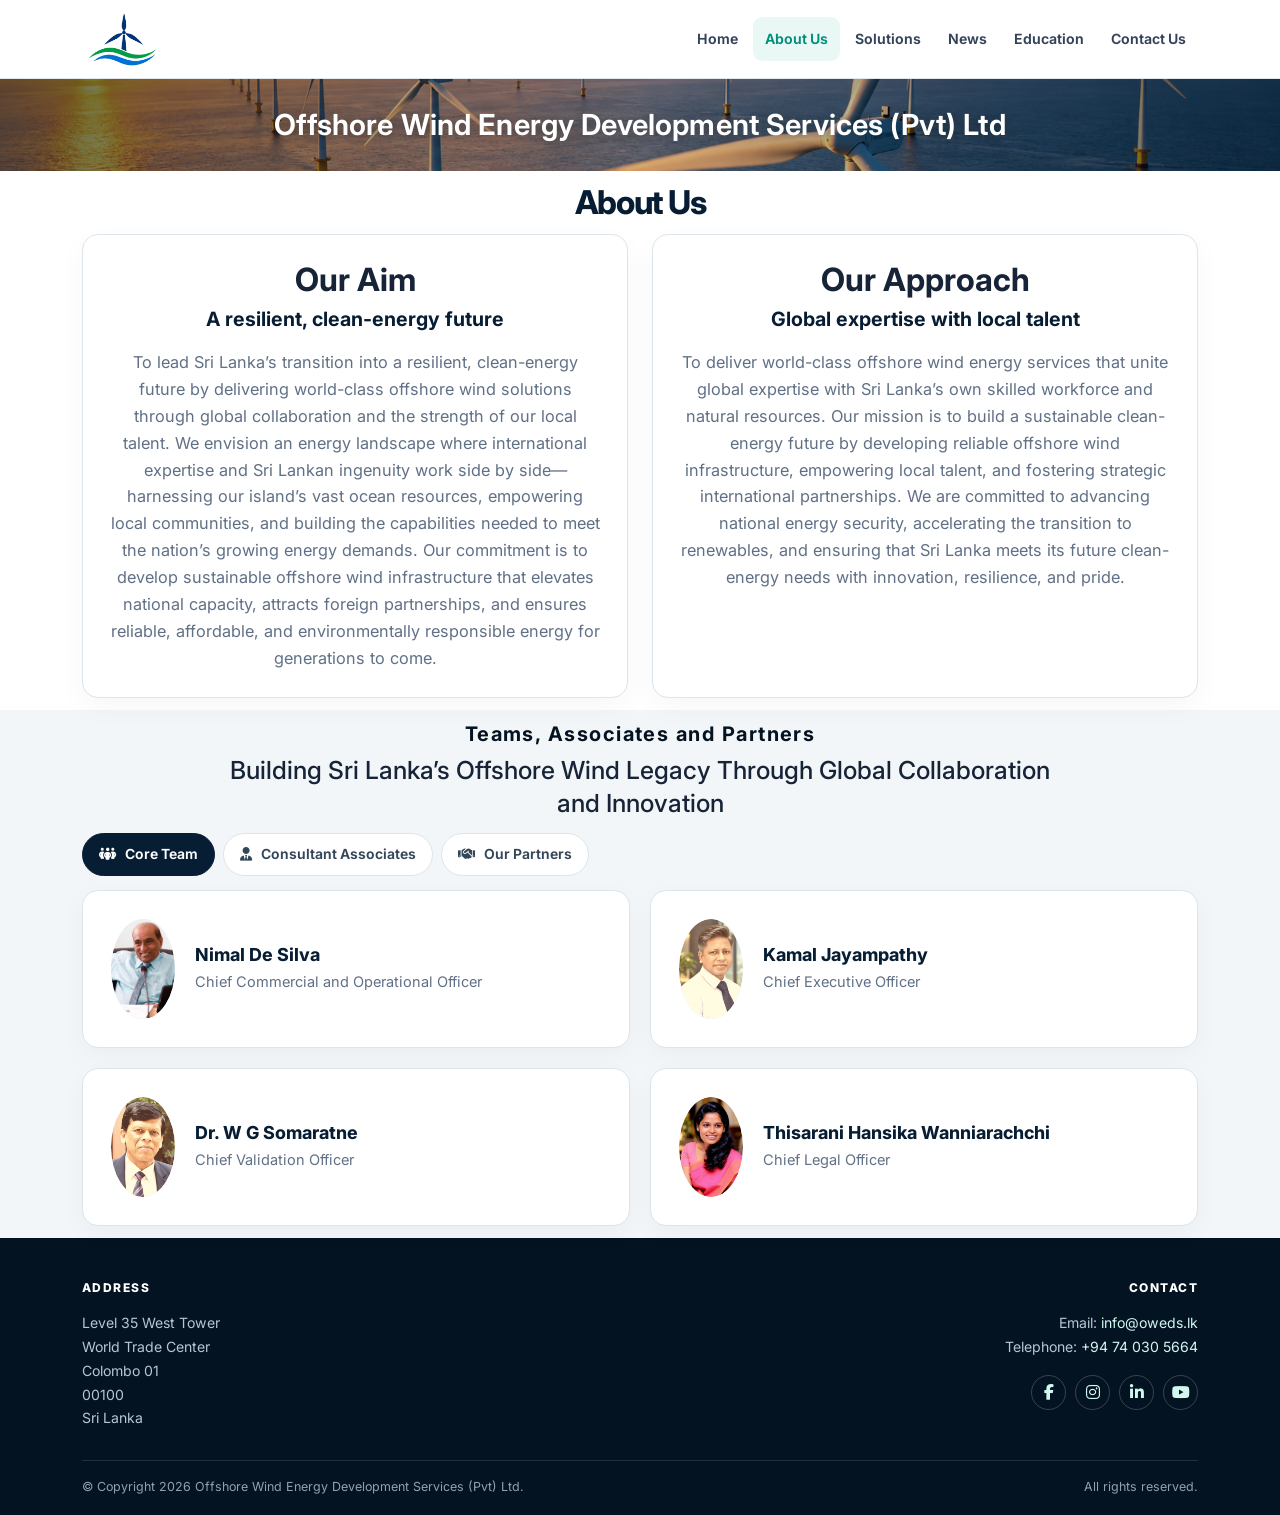
==== commit 86a33504: "Add files via upload" ====
--- a/about.html
+++ b/about.html
@@ -120,7 +120,7 @@
         <div class="container">
           <div class="section-heading centered">
             <span class="eyebrow">
-             <h5><strong>People and Partners</strong></h5> 
+             <h5><strong>Teams, Associates and Partners</strong></h5> 
             </span>
             <h3 class="section-title">
               Building Sri Lanka’s Offshore Wind Legacy Through Global Collaboration and Innovation
@@ -199,7 +199,7 @@
 
   <div class="consultant-content">
     <header class="consultant-database-header">
-    <center><h2>Consultants Associates Database</h2></center>
+    <center><h2>Consultant Associates Database</h2></center>
   </header>
 
     <!-- Recruitment information -->
@@ -209,7 +209,7 @@
   <header class="consultant-header">
     <h3>Join the Experts Powering Sri Lanka's First Offshore Wind Energy Project</h3>
     <h5>
-      Since a Freelance Consultant Contribute to the Future of Renewable Energy in Sri
+      As a Freelance Consultant Contribute to the Future of Renewable Energy in Sri
       Lanka.
     </h5>
   </header>
@@ -221,9 +221,15 @@
       expressions of interest from qualified professionals who wish to contribute to
       <strong>Sri Lanka's First Offshore Wind Energy Project</strong>.
     </p>
-
+  </div>
+
+  <button class="read-more-toggle" type="button" aria-expanded="false" aria-controls="consultant-details" data-read-more>
+    Read more <span class="read-more-toggle__icon" aria-hidden="true">+</span>
+  </button>
+  <div class="read-more-content" id="consultant-details" hidden>
+    <div class="consultant-intro">
     <p>
-      As offshore wind energy emerges as a key component of the global clean energy
+      Since offshore wind energy emerges as a key component of the global clean energy
       transition, Sri Lanka has a unique opportunity to harness its vast offshore wind
       resources to strengthen energy security, drive sustainable economic growth, and
       support national decarbonisation goals.
@@ -343,9 +349,9 @@
   </section>
 
 </section>
-
-
-    <!-- Consultant profiles -->
+  </div><!-- /#consultant-details -->
+
+    <!-- Consultant profiles remain visible below the Read more section. -->
     <section class="consultant-profiles">
       <div class="consultant-section-heading">
         <!--<h3>Meet Our Consultant Associates</h3>
@@ -360,60 +366,54 @@
 
         <!-- Consultant card: duplicate for additional consultants -->
         <a class="consultant-profile-card"
-           href="https://www.linkedin.com/"
+           href="https://www.linkedin.com/in/rochana-weerasingha-phd-683b1961/"
            target="_blank"
            rel="noopener noreferrer"
-           aria-label="View Consultant Name's LinkedIn profile">
+           aria-label="View Dr. Rochana Weerasingha's LinkedIn profile">
 
           <span class="consultant-profile-image">
             <img
-              src="assets/images/consultants/consultant-name.jpg"
-              alt="Consultant Name"
+              src="https://media.licdn.com/dms/image/v2/D4D03AQFdR7qr44z3Xw/profile-displayphoto-shrink_200_200/profile-displayphoto-shrink_200_200/0/1728484058230?e=1795046400&v=beta&t=lWcyEf64KLKbHs-dkEblJ9n_eLmItroAxlE-2hMjMi4"
+              alt="Dr. Rochana Weerasingha"
               loading="lazy">
           </span>
 
           <span class="consultant-profile-info">
-            <span class="consultant-profile-name">Consultant Name</span>
+            <span class="consultant-profile-name">Dr. Rochana Weerasingha</span>
 
             <span class="consultant-profile-role">
-              Professional Title / Specialisation
+              (BSc (Ruhuna, Sri Lanka), MSc (PKNU, South Korea), PhD (UPM, Malaysia))
             </span>
 
             <span class="consultant-profile-bio">
-              Add the consultant's approved professional biography and relevant
-              experience here.
+              Research Officer - Senior Scientist 
             </span>
 
-            <!--<span class="consultant-card-action">
-              <i class="fa-brands fa-linkedin" aria-hidden="true"></i>
-              View LinkedIn Profile
-              <span aria-hidden="true">&rarr;</span>
-            </span>-->
           </span>
         </a>
+        
         <a class="consultant-profile-card"
-           href="https://www.linkedin.com/"
+           href="https://www.linkedin.com/in/rajeevmallawaarachchi45900a19/"
            target="_blank"
            rel="noopener noreferrer"
-           aria-label="View Consultant Name's LinkedIn profile">
+           aria-label="View Dr. Rajeev Mallawaarachchi's LinkedIn profile">
 
           <span class="consultant-profile-image">
             <img
-              src="assets/images/consultants/consultant-name.jpg"
-              alt="Consultant Name"
+              src="https://media.licdn.com/dms/image/v2/C5603AQGNteOgd-7OwQ/profile-displayphoto-shrink_200_200/profile-displayphoto-shrink_200_200/0/1616462702647?e=1795046400&v=beta&t=V-UDccf5MvikBOqtJjo2FhLA0n3BYLAsC71p8JIpM4g"
+              alt="Dr. Rajeev Mallawaarachchi"
               loading="lazy">
           </span>
 
           <span class="consultant-profile-info">
-            <span class="consultant-profile-name">Consultant Name</span>
+            <span class="consultant-profile-name">Dr. Rajeev Mallawaarachchi</span>
 
             <span class="consultant-profile-role">
-              Professional Title / Specialisation
+              PhD, BSc Eng (Hons), AMIESL
             </span>
 
             <span class="consultant-profile-bio">
-              Add the consultant's approved professional biography and relevant
-              experience here.
+              Dean Faculty of Engineering – Lyceum Campus
             </span>
           </span>
         </a>
@@ -448,9 +448,15 @@
           energy sector to register their interest in partnering with Sri Lanka's First Offshore Wind
           Project and contribute to this landmark national initiative.
         </p>
-
-        <p>We welcome registrations from organisations engaged in:</p>
-      </div>
+      </div>
+
+      <button class="read-more-toggle" type="button" aria-expanded="false" aria-controls="partner-details" data-read-more>
+        Read more <span class="read-more-toggle__icon" aria-hidden="true">+</span>
+      </button>
+      <div class="read-more-content" id="partner-details" hidden>
+        <div class="consultant-intro">
+          <p>We welcome registrations from organisations engaged in:</p>
+        </div>
 
       <section class="consultant-content-section">
 
@@ -484,6 +490,10 @@
           <div>High-voltage electrical switchgear manufacturing and supply</div>
 
           <div>Associated offshore wind supply chain and specialist service providers</div>
+
+          <div>Expert in conducting environmental surveys and analysis</div>
+
+          <div>Expert in obtaining consents and licensing</div>
 
         </div>
 
@@ -521,6 +531,10 @@
       </section>
 
     </section>
+      </div><!-- /#partner-details -->
+
+      <!-- Partner advertisement placement stays visible outside the collapsed details. -->
+      <div class="ad-banner-slot partner-ad-slot" data-ad-slot="partners-banner" aria-label="Partner advertisement"></div>
 
   </div>
 </div>
--- a/assets/css/style.css
+++ b/assets/css/style.css
@@ -13,6 +13,12 @@
   --shadow: 0 18px 48px rgba(7, 29, 52, .10);
   --radius: 16px;
   --container: 1200px;
+
+  /* QUICK EDIT SETTINGS — adjust these values to tune all requested pages. */
+  --page-title-size: clamp(1.55rem, 2.6vw, 2.05rem); /* Main page heading size */
+  --section-space-y: clamp(6px, 1.15vw, 12px); /* Vertical space above/below sections */
+  --education-ad-height: 90px; /* Reserved height for a standard banner advert */
+  --education-ad-gap: 14px; /* Space around an education advert */
 }
 
 *, *::before, *::after { box-sizing: border-box; }
@@ -296,15 +302,152 @@
 .callout p { margin: 0; }
 
 /* News */
-.news-layout { display: grid; grid-template-columns: minmax(0, 1fr) 290px; gap: 30px; align-items: start; }
-.news-article { padding: clamp(25px, 4vw, 46px); background: #fff; border: 1px solid var(--line); border-radius: 18px; box-shadow: 0 12px 35px rgba(7,29,52,.04); }
-.news-article h2 { margin: 0 0 13px; font-size: clamp(1.7rem, 2.7vw, 2rem); line-height: 1.2; color: var(--navy); letter-spacing: -.035em; }
-.news-date { display: inline-flex; align-items: center; gap: 9px; margin-bottom: 28px; color: #071d34; font-size: .86rem; font-weight: 750; }
-.news-article p { color: #526276; margin: 0 0 20px; }
-.news-article p:last-child { margin-bottom: 0; }
-.news-sidebar { padding: 28px; color: #fff; background: var(--navy); border-radius: 17px; }
-.news-sidebar h3 { color: #fff; margin: 0 0 12px; font-size: 1.15rem; }
-.news-sidebar p { margin: 0; color: #c6d5e0; font-size: .93rem; }
+/* =========================================
+   NEWS PAGE
+========================================= */
+
+.news-single {
+  max-width: 1100px;
+  margin: 35px auto;
+  display: flex;
+  flex-direction: column;
+  gap: 30px;
+}
+
+/* Article */
+
+.news-article {
+  width: 100%;
+  padding: clamp(22px, 4vw, 42px);
+  background: #fff;
+  border: 1px solid var(--line);
+  border-radius: 16px;
+  box-shadow: 0 12px 35px rgba(7, 29, 52, 0.04);
+}
+
+/* Article heading */
+
+.news-article-header {
+  margin-bottom: 22px;
+}
+
+.news-article-header h2 {
+  margin: 0 0 13px;
+  color: var(--navy);
+  font-size: clamp(1.5rem, 2.7vw, 2rem);
+  font-weight: 750;
+  line-height: 1.3;
+  letter-spacing: -0.035em;
+}
+
+/* Publication date */
+
+.news-date {
+  display: inline-flex;
+  align-items: center;
+  gap: 9px;
+  color: #607284;
+  font-size: 0.88rem;
+  font-weight: 650;
+}
+
+.news-date i {
+  color: #258c91;
+}
+
+/* Article introduction and paragraphs */
+
+.news-article > p,
+.news-article-content p {
+  margin: 0 0 17px;
+  color: #526276;
+  font-size: 1rem;
+  line-height: 1.85;
+  text-align: justify;
+}
+
+.news-article-content p:last-child {
+  margin-bottom: 0;
+}
+
+/* Featured image */
+
+.news-featured-image {
+  width: 100%;
+  margin: 24px 0;
+  overflow: hidden;
+  border-radius: 12px;
+  background: #edf2f5;
+}
+
+.news-featured-image img {
+  display: block;
+  width: 100%;
+  max-height: 480px;
+  aspect-ratio: 16 / 9;
+  object-fit: cover;
+  object-position: center;
+}
+
+/* Article footer */
+
+.news-article-footer {
+  display: flex;
+  align-items: center;
+  flex-wrap: wrap;
+  gap: 8px;
+  margin-top: 25px;
+  padding-top: 18px;
+  border-top: 1px solid var(--line);
+  color: #607284;
+  font-size: 0.9rem;
+}
+
+.news-article-footer strong {
+  color: var(--navy);
+}
+
+.news-article-footer a {
+  margin-left: auto;
+  color: #176879;
+  font-weight: 650;
+  text-decoration: underline;
+  text-underline-offset: 3px;
+}
+
+/* Responsive */
+
+@media (max-width: 600px) {
+  .news-single {
+    margin: 22px auto;
+    gap: 20px;
+  }
+
+  .news-article {
+    padding: 20px;
+    border-radius: 12px;
+  }
+
+  .news-article > p,
+  .news-article-content p {
+    text-align: left;
+    font-size: 0.96rem;
+    line-height: 1.75;
+    margin-bottom: 14px;
+  }
+
+  .news-featured-image {
+    margin: 18px 0;
+  }
+
+  .news-featured-image img {
+    aspect-ratio: 4 / 3;
+  }
+
+  .news-article-footer a {
+    margin-left: 0;
+  }
+}
 
 /* Contact form */
 .contact-layout { display: grid; grid-template-columns: minmax(0, .75fr) minmax(0, 1.25fr); gap: clamp(28px, 5vw, 70px); align-items: start; }
@@ -564,10 +707,10 @@
 
 #consultants .consultant-header {
   margin: 0 0 20px;
-  padding: 24px 28px;
+  padding: 5px 5px;
   border-left: 4px solid #123b5a;
   border-right: 4px solid #123b5a;
-  border-radius: 0 10px 10px 0;
+  border-radius: 10px 10px 10px 10px;
   background: #f2f6f8;
   text-align: center;
 }
@@ -1180,4 +1323,276 @@
   #our-partners .consultant-intro p {
     margin-bottom: 8px;
   }
-}+}
+
+/* Quick stylesheet guide:
+   1. Edit the colour and spacing variables in :root for site-wide adjustments.
+   2. The page-specific styles are grouped below under Home, About, Solutions,
+      News, Education and Contact comments.
+   3. The CLIENT UPDATE block at the bottom controls the newest compact layout
+      and Read more behaviour. Keep it at the end so these rules take priority.
+*/
+
+/* ========================================================================== 
+   CLIENT UPDATE — COMPACT SPACING, SMALLER TITLES & READ MORE PANELS
+   QUICK EDIT: change the four -- variables in :root near the top of this file.
+   ========================================================================== */
+
+/* Compact vertical rhythm across the requested content pages. */
+#main-content > .section {
+  padding-block: var(--section-space-y);
+}
+
+/* Smaller page titles and eyebrow-style headings on requested pages. */
+.eyebrow {
+  margin-bottom: 8px;
+  font-size: clamp(1.05rem, 1.65vw, 1.3rem);
+  letter-spacing: .07em;
+}
+.section-page-title {
+  margin-bottom: 12px;
+  font-size: var(--page-title-size);
+  line-height: 1.2;
+}
+
+/* Reduce extra margins inside content sections without changing the copy. */
+.section-heading {
+  margin-bottom: 14px;
+}
+.section-heading h2,
+.section-heading h3,
+.section-heading h4 {
+  margin-bottom: 8px;
+}
+.section-heading h3 {
+  font-size: clamp(1.2rem, 2vw, 1.55rem);
+  line-height: 1.3;
+}
+.section-heading h4 {
+  font-size: clamp(1rem, 1.55vw, 1.2rem);
+  line-height: 1.35;
+}
+.prose p,
+.home-copy p {
+  margin-bottom: 10px;
+  line-height: 1.65;
+}
+.surface-card {
+  padding: clamp(18px, 2vw, 26px);
+}
+
+/* A slightly shorter brand banner creates less dead space above page content. */
+.site-banner {
+  min-height: 92px;
+}
+.site-banner__title {
+  font-size: clamp(22px, 2.35vw, 29px);
+}
+
+/* Home: center the last benefit card on its own row at every screen size. */
+.benefit-card--last {
+  grid-column: 2;
+}
+@media (max-width: 767.98px) {
+  .benefit-card--last {
+    grid-column: 1 / -1;
+    justify-self: center;
+    width: min(100%, calc((100% - 17px) / 2));
+  }
+}
+@media (max-width: 425px) {
+  .benefit-card--last {
+    grid-column: 1;
+    width: 100%;
+  }
+}
+
+/* Read more / Read less controls shared by About, Solutions and News. */
+.read-more-toggle {
+  display: inline-flex;
+  align-items: center;
+  gap: 8px;
+  margin: 4px 0 8px;
+  padding: 0;
+  border: 0;
+  background: transparent;
+  color: var(--teal-hover);
+  font: inherit;
+  font-size: .92rem;
+  font-weight: 750;
+  line-height: 1.4;
+  cursor: pointer;
+  text-decoration: underline;
+  text-decoration-thickness: 1px;
+  text-underline-offset: 3px;
+}
+.read-more-toggle:hover {
+  color: var(--navy);
+}
+.read-more-toggle:focus-visible {
+  outline: 2px solid var(--teal);
+  outline-offset: 4px;
+  border-radius: 3px;
+}
+.read-more-toggle__icon {
+  display: inline-grid;
+  place-items: center;
+  width: 18px;
+  height: 18px;
+  border-radius: 50%;
+  background: #e8f7f3;
+  color: var(--teal-hover);
+  font-size: 1rem;
+  line-height: 1;
+  text-decoration: none;
+}
+.read-more-content[hidden] {
+  display: none !important;
+}
+.read-more-content:not([hidden]) {
+  display: block;
+  animation: read-more-reveal .22s ease-out;
+}
+@keyframes read-more-reveal {
+  from { opacity: 0; transform: translateY(-3px); }
+  to { opacity: 1; transform: translateY(0); }
+}
+
+/* About: compact the tab and database spacing around the new collapse panels. */
+.page-tabs {
+  gap: 8px;
+  margin-bottom: 14px;
+}
+#consultants .consultant-content,
+#our-partners .consultant-content {
+  margin-top: 14px;
+}
+#consultants .consultant-database-header,
+#our-partners .consultant-database-header {
+  margin-bottom: 12px;
+  padding-bottom: 9px;
+}
+#consultants .consultant-intro,
+#our-partners .consultant-intro {
+  margin-bottom: 10px;
+}
+#consultants .consultant-content-section,
+#our-partners .consultant-content-section {
+  margin-block: 10px;
+  padding-block: 8px;
+}
+#consultants .consultant-application,
+#our-partners .consultant-application {
+  margin-top: 12px;
+  padding: 18px;
+}
+#consultants .consultant-profiles {
+  margin-top: 16px;
+  padding-top: 14px;
+}
+
+/* Solutions: the first paragraph stays visible; later paragraphs open on demand. */
+.solutions-intro > p:first-child {
+  margin-bottom: 8px;
+}
+.solutions-intro .read-more-content p {
+  margin-bottom: 8px;
+}
+
+/* News: compact list/cards and show the lead paragraph as a three-line preview. */
+.news-section {
+  padding-block: var(--section-space-y);
+}
+.news-single {
+  margin-block: 12px;
+  gap: 12px;
+}
+.news-article {
+  padding: clamp(16px, 2.2vw, 24px);
+  border-radius: 12px;
+}
+.news-article-header {
+  margin-bottom: 10px;
+}
+.news-article-header h2 {
+  margin-bottom: 7px;
+  font-size: clamp(1.2rem, 2.1vw, 1.65rem);
+  line-height: 1.25;
+}
+.news-article > p {
+  display: -webkit-box;
+  overflow: hidden;
+  -webkit-box-orient: vertical;
+  -webkit-line-clamp: 3;
+  line-clamp: 3;
+  margin-bottom: 7px;
+  font-size: .96rem;
+  line-height: 1.55;
+  text-align: left;
+}
+.news-article .read-more-toggle {
+  margin-top: 2px;
+}
+.news-article .read-more-content {
+  margin-top: 8px;
+}
+.news-featured-image {
+  margin: 12px 0;
+}
+.news-article > p,
+.news-article-content p {
+  margin-bottom: 10px;
+  line-height: 1.65;
+}
+.news-article-footer {
+  margin-top: 12px;
+  padding-top: 10px;
+}
+
+/* Education: optional ad slots are hidden when empty and reserve banner height
+   automatically when an image, iframe or ad-code element is inserted. */
+.education-page-section {
+  padding-block: clamp(10px, 2vw, 18px) !important;
+}
+.education-page-section .section-page-title {
+  margin-bottom: 10px;
+}
+.education-page-section .placeholder-panel {
+  padding: clamp(20px, 3vw, 32px);
+}
+.ad-banner-slot:empty {
+  display: none;
+}
+.ad-banner-slot:not(:empty) {
+  display: flex;
+  align-items: center;
+  justify-content: center;
+  width: min(100%, 970px);
+  min-height: var(--education-ad-height);
+  margin: var(--education-ad-gap) auto;
+  text-align: center;
+}
+.ad-banner-slot img,
+.ad-banner-slot iframe {
+  display: block;
+  max-width: 100%;
+  border: 0;
+}
+
+/* Mobile refinements: keep buttons and cards compact without narrowing text. */
+@media (max-width: 767.98px) {
+  .site-banner {
+    min-height: 48px;
+  }
+  .site-banner__title {
+    font-size: clamp(11px, 3.1vw, 15px);
+  }
+  .page-tabs {
+    gap: 7px;
+    margin-bottom: 16px;
+  }
+  #consultants .consultant-content,
+  #our-partners .consultant-content {
+    margin-top: 8px;
+  }
+}
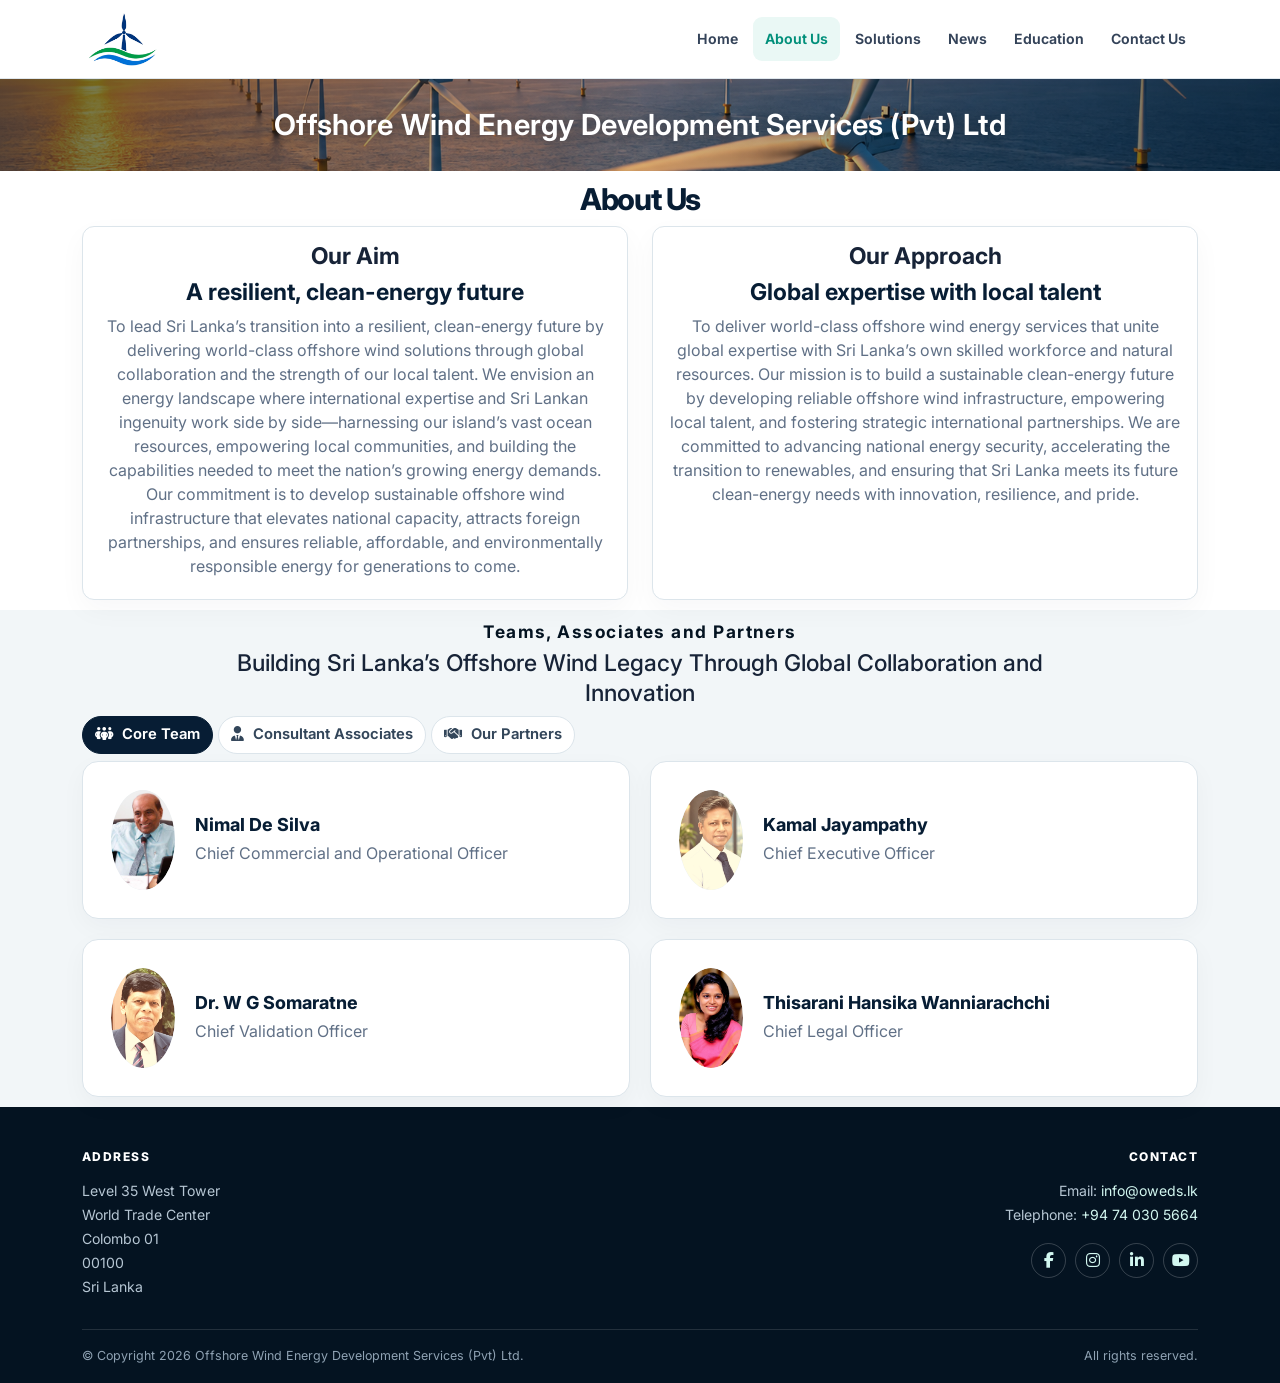
==== commit 7bc9f788: "Add files via upload" ====
--- a/about.html
+++ b/about.html
@@ -519,7 +519,10 @@
         </p>
       </div>
 
-      <section class="consultant-application">
+      
+
+    </section>
+    <section class="consultant-application">
         <div class="consultant-application-intro">
           <h3>Register your interest today and become part of Sri Lanka's offshore wind energy transformation by contacting us at:</h3>
 
@@ -530,12 +533,53 @@
         </div>
       </section>
 
-    </section>
-      </div><!-- /#partner-details -->
-
-      <!-- Partner advertisement placement stays visible outside the collapsed details. -->
-      <div class="ad-banner-slot partner-ad-slot" data-ad-slot="partners-banner" aria-label="Partner advertisement"></div>
-
+    <!-- /#partner-details -->
+
+    
+<!-- =====================================================
+     REUSABLE OFFSHORE WIND ADVERTISEMENT BANNER
+     Copy this entire section to use on other pages.
+     ===================================================== -->
+
+<div class="oweds-ad-banner" role="img"
+     aria-label="Offshore Wind Energy Development Services. First Offshore Wind Energy Project of Sri Lanka.">
+
+    <div class="oweds-ad-banner__content">
+
+        <span class="oweds-ad-slide slide-1">
+            Offshore Wind Energy
+        </span>
+
+        <span class="oweds-ad-slide slide-2">
+            Development Services
+        </span>
+
+        <span class="oweds-ad-slide slide-3">
+            First Offshore
+        </span>
+
+        <span class="oweds-ad-slide slide-4">
+            Wind Energy
+        </span>
+
+        <span class="oweds-ad-slide slide-5">
+            Project of Sri Lanka
+        </span>
+
+    </div>
+
+</div>
+
+<!-- Optional additional advertisement placement
+<div class="ad-banner-slot partner-ad-slot"
+     data-ad-slot="partners-banner"
+     aria-label="Additional partner advertisement">
+</div> -->
+
+
+
+
+      </div>
   </div>
 </div>
       </section>
--- a/assets/css/style.css
+++ b/assets/css/style.css
@@ -1,4 +1,28 @@
 :root {
+  /* ================================================================
+     OWEDS — QUICK EDIT PANEL
+
+     This is the main place to customise the website.
+
+     FONT SIZE GUIDE:
+     - 1rem is normally 16px.  0.95rem is about 15px.
+     - Increase a font-size value to make text larger.
+     - Decrease a font-size value to make text smaller.
+     - clamp(MIN, FLUID, MAX) lets headings resize between devices.
+
+     SPACING GUIDE:
+     - Increase a gap / padding value to add more space.
+     - Decrease it to make the page more compact.
+     - The section spacing setting affects the vertical padding
+       above and below the main content sections.
+
+     ADVERTISEMENT GUIDE:
+     - 144px is approximately 1.5 inches in CSS pixels.
+     - The banner width is 100% of its parent child-section,
+       NOT 100vw and NOT the full browser width.
+     ================================================================ */
+
+  /* Brand colours — edit these to change the site's colour theme. */
   --navy: #071d34;
   --navy-dark: #041321;
   --navy-mid: #12395f;
@@ -14,11 +38,36 @@
   --radius: 16px;
   --container: 1200px;
 
-  /* QUICK EDIT SETTINGS — adjust these values to tune all requested pages. */
-  --page-title-size: clamp(1.55rem, 2.6vw, 2.05rem); /* Main page heading size */
-  --section-space-y: clamp(6px, 1.15vw, 12px); /* Vertical space above/below sections */
-  --education-ad-height: 90px; /* Reserved height for a standard banner advert */
-  --education-ad-gap: 14px; /* Space around an education advert */
+  /* Main page title: Home, About Us, Solutions, News, Education, Contact. */
+  --page-title-size: clamp(1.55rem, 2.35vw, 2rem);
+
+  /* Headings inside each page and smaller sub-headings. */
+  --oweds-font-section-heading: clamp(1.22rem, 1.8vw, 1.55rem);
+  --oweds-font-subheading: 1.08rem;
+
+  /* Main text sizes. Change these to adjust paragraph and card text. */
+  --oweds-font-body: 1rem;             /* Main paragraphs: about 16px */
+  --oweds-font-small: .91rem;          /* Supporting text: about 14.5px */
+  --oweds-font-card: .95rem;           /* Benefit cards and information boxes */
+  --oweds-font-meta: .84rem;           /* Dates, captions and small labels */
+  --oweds-font-control: .92rem;        /* Tabs, buttons and Read more links */
+
+  /* Line spacing and gaps between text elements. */
+  --oweds-body-line-height: 1.5;
+  --oweds-small-line-height: 1.45;
+  --oweds-paragraph-gap: 7px;
+  --oweds-heading-gap: 7px;
+
+  /* Main layout spacing and card sizing. */
+  --section-space-y: clamp(5px, .85vw, 10px);
+  --oweds-card-padding: 14px;
+  --oweds-grid-gap: 9px;
+
+  /* Reusable animated advertisement banner settings. */
+  --oweds-ad-height: 144px;             /* 1.5 inches at 96 CSS px per inch */
+  --oweds-ad-width: 100%;               /* 100% of the containing child-section */
+  --education-ad-height: 90px;           /* Existing Education ad-slot height */
+  --education-ad-gap: 14px;              /* Space around Education ad slots */
 }
 
 *, *::before, *::after { box-sizing: border-box; }
@@ -1596,3 +1645,555 @@
     margin-top: 8px;
   }
 }
+
+/* ========================================================================
+   FINAL SITE-WIDE READABILITY + SPACING SETTINGS
+
+   This block is intentionally placed at the END of the file so it takes
+   priority over earlier page rules. To make a global adjustment, edit the
+   variables in the QUICK EDIT PANEL at the top instead of hunting through
+   individual page selectors.
+   ======================================================================== */
+
+/* ------------------------------------------------------------------------
+   A. MAIN SECTIONS AND PAGE TITLES
+   ------------------------------------------------------------------------ */
+
+/* Reduce empty vertical space before and after each main content section. */
+#main-content > .section,
+#main-content .section {
+  padding-top: var(--section-space-y) !important;
+  padding-bottom: var(--section-space-y) !important;
+}
+
+/* Main page title size and spacing. */
+#main-content .section-page-title,
+#main-content .contact-page-title {
+  font-size: var(--page-title-size) !important;
+  line-height: 1.22 !important;
+  margin-top: 0 !important;
+  margin-bottom: 8px !important;
+}
+
+/* Section headings and smaller headings. */
+#main-content .section-heading {
+  margin-top: 0 !important;
+  margin-bottom: var(--oweds-heading-gap) !important;
+}
+
+#main-content .section-heading h2,
+#main-content .section-heading h3 {
+  font-size: var(--oweds-font-section-heading) !important;
+  line-height: 1.32 !important;
+  margin-top: 0 !important;
+  margin-bottom: var(--oweds-heading-gap) !important;
+}
+
+#main-content .section-heading h4,
+#main-content .section-heading h5 {
+  font-size: var(--oweds-font-subheading) !important;
+  line-height: 1.35 !important;
+  margin-top: 0 !important;
+  margin-bottom: 5px !important;
+}
+
+/* ------------------------------------------------------------------------
+   B. PARAGRAPHS AND TEXT INSIDE ALL MAIN CONTENT SECTIONS
+   ------------------------------------------------------------------------ */
+
+/* Standard paragraph font size, line height and paragraph-to-paragraph gap. */
+#main-content p {
+  font-size: var(--oweds-font-body) !important;
+  line-height: var(--oweds-body-line-height) !important;
+  margin-top: 0 !important;
+  margin-bottom: var(--oweds-paragraph-gap) !important;
+}
+
+#main-content p:last-child {
+  margin-bottom: 0 !important;
+}
+
+/* Supporting text and captions. */
+#main-content .news-date,
+#main-content .footer-note,
+#main-content .form-note {
+  font-size: var(--oweds-font-meta) !important;
+}
+
+/* Keep text blocks close to their headings. */
+#main-content .prose,
+#main-content .home-copy,
+#main-content .placeholder-panel,
+#main-content .surface-card {
+  line-height: var(--oweds-body-line-height) !important;
+}
+
+#main-content .prose p,
+#main-content .home-copy p {
+  margin-bottom: var(--oweds-paragraph-gap) !important;
+}
+
+/* ------------------------------------------------------------------------
+   C. CARDS, BENEFIT BOXES AND HOME PAGE BULLETS
+   ------------------------------------------------------------------------ */
+
+/* Cards use compact padding while preserving readable internal text. */
+#main-content .surface-card,
+#main-content .placeholder-panel {
+  padding: var(--oweds-card-padding) !important;
+  border-radius: 12px;
+}
+
+#main-content .surface-card h2,
+#main-content .surface-card h3,
+#main-content .surface-card h4,
+#main-content .placeholder-panel h2,
+#main-content .placeholder-panel h3 {
+  font-size: var(--oweds-font-section-heading) !important;
+  line-height: 1.32 !important;
+  margin-top: 0 !important;
+  margin-bottom: 6px !important;
+}
+
+#main-content .benefits-grid {
+  gap: var(--oweds-grid-gap) !important;
+  row-gap: var(--oweds-grid-gap) !important;
+  margin-top: 10px !important;
+}
+
+#main-content .benefit-card {
+  min-height: 0 !important;
+  padding: 12px !important;
+  gap: 10px !important;
+  align-items: center !important;
+}
+
+#main-content .benefit-card p {
+  font-size: var(--oweds-font-card) !important;
+  line-height: 1.4 !important;
+  font-weight: 600 !important;
+  margin: 0 !important;
+  overflow-wrap: break-word;
+}
+
+/* Keep the final benefit card centred in the last grid row. */
+#main-content .benefit-card--last {
+  grid-column: 2 !important;
+}
+
+/* ------------------------------------------------------------------------
+   D. ABOUT US PAGE — TABS, CONSULTANTS AND PARTNERS
+   ------------------------------------------------------------------------ */
+
+#main-content .page-tabs {
+  gap: 6px !important;
+  margin-top: 5px !important;
+  margin-bottom: 8px !important;
+}
+
+#main-content .page-tabs button,
+#main-content .page-tabs a {
+  padding: 8px 12px !important;
+  font-size: var(--oweds-font-control) !important;
+  line-height: 1.35 !important;
+}
+
+#consultants .consultant-content,
+#our-partners .consultant-content {
+  width: min(100%, 1100px) !important;
+  max-width: 1100px !important;
+  margin: 8px auto 0 !important;
+  line-height: var(--oweds-body-line-height) !important;
+}
+
+#consultants .consultant-database-header,
+#our-partners .consultant-database-header {
+  margin-bottom: 8px !important;
+  padding-bottom: 7px !important;
+}
+
+#consultants .consultant-database-header h2,
+#our-partners .consultant-database-header h2 {
+  font-size: var(--oweds-font-section-heading) !important;
+  line-height: 1.3 !important;
+}
+
+#consultants .consultant-header,
+#our-partners .consultant-header {
+  margin-bottom: 6px !important;
+  padding: 8px 12px !important;
+}
+
+#consultants .consultant-header h2,
+#consultants .consultant-header h3,
+#our-partners .consultant-header h2,
+#our-partners .consultant-header h3 {
+  font-size: var(--oweds-font-section-heading) !important;
+  line-height: 1.35 !important;
+  margin-bottom: 4px !important;
+}
+
+#consultants .consultant-intro,
+#our-partners .consultant-intro {
+  margin: 0 0 7px !important;
+  padding: 3px 6px !important;
+}
+
+#consultants .consultant-intro p,
+#our-partners .consultant-intro p {
+  font-size: var(--oweds-font-body) !important;
+  line-height: var(--oweds-body-line-height) !important;
+  margin-bottom: 5px !important;
+}
+
+#consultants .consultant-content-section,
+#our-partners .consultant-content-section {
+  margin: 7px 0 !important;
+  padding: 6px 0 !important;
+}
+
+#consultants .consultant-expertise-grid,
+#our-partners .consultant-expertise-grid {
+  gap: 7px !important;
+  margin-top: 5px !important;
+}
+
+#consultants .consultant-expertise-grid > div,
+#our-partners .consultant-expertise-grid > div {
+  min-height: 0 !important;
+  padding: 10px 12px 10px 27px !important;
+  font-size: var(--oweds-font-card) !important;
+  line-height: 1.4 !important;
+}
+
+#consultants .consultant-application,
+#our-partners .consultant-application {
+  margin-top: 8px !important;
+  padding: 13px !important;
+}
+
+#consultants .consultant-application-intro h3,
+#our-partners .consultant-application-intro h3 {
+  font-size: var(--oweds-font-section-heading) !important;
+  line-height: 1.35 !important;
+  margin-bottom: 5px !important;
+}
+
+/* ------------------------------------------------------------------------
+   E. SOLUTIONS PAGE — CHILD TABS AND INFORMATION PANELS
+   ------------------------------------------------------------------------ */
+
+#main-content .section--soft .section-heading {
+  margin-bottom: 7px !important;
+}
+
+#main-content .section--soft .page-tabs {
+  margin-top: 4px !important;
+  margin-bottom: 7px !important;
+  gap: 5px !important;
+}
+
+#main-content .section--soft .tab-panel {
+  margin-top: 0 !important;
+  padding-top: 0 !important;
+}
+
+#main-content .section--soft .placeholder-panel {
+  padding: 13px !important;
+}
+
+#main-content .section--soft .placeholder-panel h3 {
+  font-size: var(--oweds-font-section-heading) !important;
+  margin-bottom: 5px !important;
+}
+
+#main-content .section--soft .placeholder-panel p {
+  font-size: var(--oweds-font-body) !important;
+  line-height: var(--oweds-body-line-height) !important;
+  margin-bottom: 0 !important;
+}
+
+/* ------------------------------------------------------------------------
+   F. NEWS PAGE — ARTICLES, PREVIEWS AND READ MORE CONTROLS
+   ------------------------------------------------------------------------ */
+
+#main-content .news-single {
+  margin-top: 7px !important;
+  margin-bottom: 7px !important;
+  gap: 8px !important;
+}
+
+#main-content .news-article {
+  padding: 14px !important;
+  margin-bottom: 0 !important;
+}
+
+#main-content .news-article-header {
+  margin-bottom: 6px !important;
+}
+
+#main-content .news-article-header h2 {
+  font-size: var(--oweds-font-section-heading) !important;
+  line-height: 1.35 !important;
+  margin-bottom: 4px !important;
+}
+
+#main-content .news-article > p,
+#main-content .news-article-content p {
+  font-size: var(--oweds-font-body) !important;
+  line-height: var(--oweds-body-line-height) !important;
+  margin-bottom: 6px !important;
+}
+
+#main-content .news-featured-image {
+  margin: 8px 0 !important;
+}
+
+/* The existing three-line preview and Read more behaviour stay intact. */
+#main-content .read-more-toggle {
+  display: inline-flex;
+  margin: 3px 0 5px !important;
+  font-size: var(--oweds-font-control) !important;
+  line-height: 1.35 !important;
+}
+
+#main-content .read-more-content {
+  margin-top: 4px !important;
+}
+
+/* ------------------------------------------------------------------------
+   G. EDUCATION PAGE AND EXISTING AD PLACEMENT SLOTS
+   ------------------------------------------------------------------------ */
+
+#main-content .education-page-section {
+  padding-top: var(--section-space-y) !important;
+  padding-bottom: var(--section-space-y) !important;
+}
+
+#main-content .education-page-section .placeholder-panel {
+  padding: var(--oweds-card-padding) !important;
+}
+
+/* Empty advertising slots do not reserve blank space. */
+.ad-banner-slot:empty {
+  display: none !important;
+}
+
+.ad-banner-slot:not(:empty) {
+  display: flex;
+  align-items: center;
+  justify-content: center;
+  width: min(100%, 970px);
+  max-width: 100%;
+  min-height: var(--education-ad-height);
+  margin: var(--education-ad-gap) auto;
+  text-align: center;
+}
+
+.ad-banner-slot img,
+.ad-banner-slot iframe {
+  display: block;
+  max-width: 100%;
+  border: 0;
+}
+
+/* ------------------------------------------------------------------------
+   H. CONTACT PAGE — FORM TEXT AND INTERNAL SPACING
+   ------------------------------------------------------------------------ */
+
+#main-content .contact-form-card {
+  padding: 16px !important;
+}
+
+#main-content .contact-form-card h2,
+#main-content .contact-form-card h3,
+#main-content .contact-form-card h4 {
+  font-size: var(--oweds-font-section-heading) !important;
+  margin-bottom: 6px !important;
+}
+
+#main-content .form-intro {
+  font-size: var(--oweds-font-small) !important;
+  line-height: var(--oweds-body-line-height) !important;
+  margin-bottom: 11px !important;
+}
+
+#main-content .form-label {
+  font-size: var(--oweds-font-control) !important;
+  margin-bottom: 4px !important;
+}
+
+#main-content .form-control,
+#main-content .form-select {
+  font-size: var(--oweds-font-control) !important;
+}
+
+/* ------------------------------------------------------------------------
+   I. REUSABLE ANIMATED OFFSHORE WIND ADVERTISEMENT BANNER
+
+   IMPORTANT WIDTH RULE:
+   - The banner is width: 100% of its PARENT element.
+   - It does not use 100vw, fixed viewport widths or full-screen sizing.
+   - On the Partners tab, the parent .consultant-content is limited to
+     1100px and centred. The banner therefore fits inside that child area.
+   - For reuse, place the banner HTML inside the section/card whose width
+     you want it to follow.
+
+   HEIGHT:
+   - 144px = approximately 1.5 inches at the CSS standard of 96px/inch.
+   ------------------------------------------------------------------------ */
+
+.oweds-ad-banner {
+  position: relative;
+  box-sizing: border-box;
+  display: flex;
+  align-items: center;
+  justify-content: center;
+  width: var(--oweds-ad-width);
+  max-width: 100%;
+  min-width: 0;
+  height: var(--oweds-ad-height);
+  min-height: var(--oweds-ad-height);
+  max-height: var(--oweds-ad-height);
+  overflow: hidden;
+  margin: 8px 0;
+  padding: 8px 18px;
+  border-radius: 8px;
+  background: linear-gradient(
+    110deg,
+    rgba(4, 19, 33, .97),
+    rgba(7, 49, 76, .94),
+    rgba(0, 130, 125, .88)
+  );
+  box-shadow: 0 4px 14px rgba(7, 29, 52, .12);
+}
+
+/* The Partners tab's child content is narrower than the page container. */
+#our-partners .consultant-content {
+  width: min(100%, 1100px) !important;
+  max-width: 1100px !important;
+  margin-left: auto !important;
+  margin-right: auto !important;
+}
+
+/* In Partners, the banner follows the width of the child content area. */
+#our-partners .consultant-content .oweds-ad-banner,
+#our-partners .consultant-recruitment .oweds-ad-banner,
+#our-partners .consultant-application .oweds-ad-banner {
+  display: flex;
+  width: 100%;
+  max-width: 100%;
+  margin-left: 0;
+  margin-right: 0;
+}
+
+.oweds-ad-banner__content {
+  position: relative;
+  width: 100%;
+  height: 100%;
+  display: flex;
+  align-items: center;
+  justify-content: center;
+}
+
+/* Each message takes the same banner space and fades/slides into view. */
+.oweds-ad-slide {
+  position: absolute;
+  inset: 0;
+  display: flex;
+  align-items: center;
+  justify-content: center;
+  width: 100%;
+  padding: 0 10px;
+  text-align: center;
+  color: #fff;
+  font-family: Inter, sans-serif;
+  font-size: clamp(1.15rem, 2.5vw, 1.7rem);
+  font-weight: 750;
+  line-height: 1.25;
+  letter-spacing: .015em;
+  opacity: 0;
+  transform: translateY(8px);
+  animation: oweds-banner-animation 15s infinite;
+}
+
+/* Five slides: one message appears every three seconds. */
+.oweds-ad-banner .slide-1 { animation-delay: 0s; }
+.oweds-ad-banner .slide-2 { animation-delay: 3s; }
+.oweds-ad-banner .slide-3 { animation-delay: 6s; }
+.oweds-ad-banner .slide-4 { animation-delay: 9s; }
+.oweds-ad-banner .slide-5 { animation-delay: 12s; }
+
+@keyframes oweds-banner-animation {
+  0% { opacity: 0; transform: translateY(8px); }
+  3% { opacity: 1; transform: translateY(0); }
+  17% { opacity: 1; transform: translateY(0); }
+  20% { opacity: 0; transform: translateY(-8px); }
+  100% { opacity: 0; transform: translateY(-8px); }
+}
+
+/* ------------------------------------------------------------------------
+   J. MOBILE ADJUSTMENTS — KEEP TYPE READABLE AND PREVENT OVERFLOW
+   ------------------------------------------------------------------------ */
+
+@media (max-width: 767.98px) {
+  #main-content > .section,
+  #main-content .section {
+    padding-top: 5px !important;
+    padding-bottom: 5px !important;
+  }
+
+  #main-content .section-page-title,
+  #main-content .contact-page-title {
+    font-size: clamp(1.4rem, 5vw, 1.6rem) !important;
+  }
+
+  #main-content .benefits-grid {
+    grid-template-columns: 1fr !important;
+    gap: 7px !important;
+  }
+
+  #main-content .benefit-card,
+  #main-content .benefit-card--last {
+    grid-column: 1 / -1 !important;
+    width: 100% !important;
+  }
+
+  #main-content .news-article {
+    padding: 12px !important;
+  }
+
+  #consultants .consultant-application,
+  #our-partners .consultant-application {
+    padding: 11px !important;
+  }
+
+  /* Keep the banner at 1.5 inches and within the mobile child section. */
+  .oweds-ad-banner {
+    width: 100%;
+    max-width: 100%;
+    height: var(--oweds-ad-height);
+    min-height: var(--oweds-ad-height);
+    max-height: var(--oweds-ad-height);
+    margin: 7px 0;
+    padding: 8px 10px;
+  }
+
+  .oweds-ad-slide {
+    font-size: clamp(1.05rem, 4.4vw, 1.3rem);
+  }
+}
+
+/* If a visitor prefers reduced motion, show a static first banner message. */
+@media (prefers-reduced-motion: reduce) {
+  .oweds-ad-slide {
+    animation: none !important;
+    opacity: 0 !important;
+    transform: none !important;
+  }
+
+  .oweds-ad-banner .slide-1 {
+    opacity: 1 !important;
+  }
+}
+
